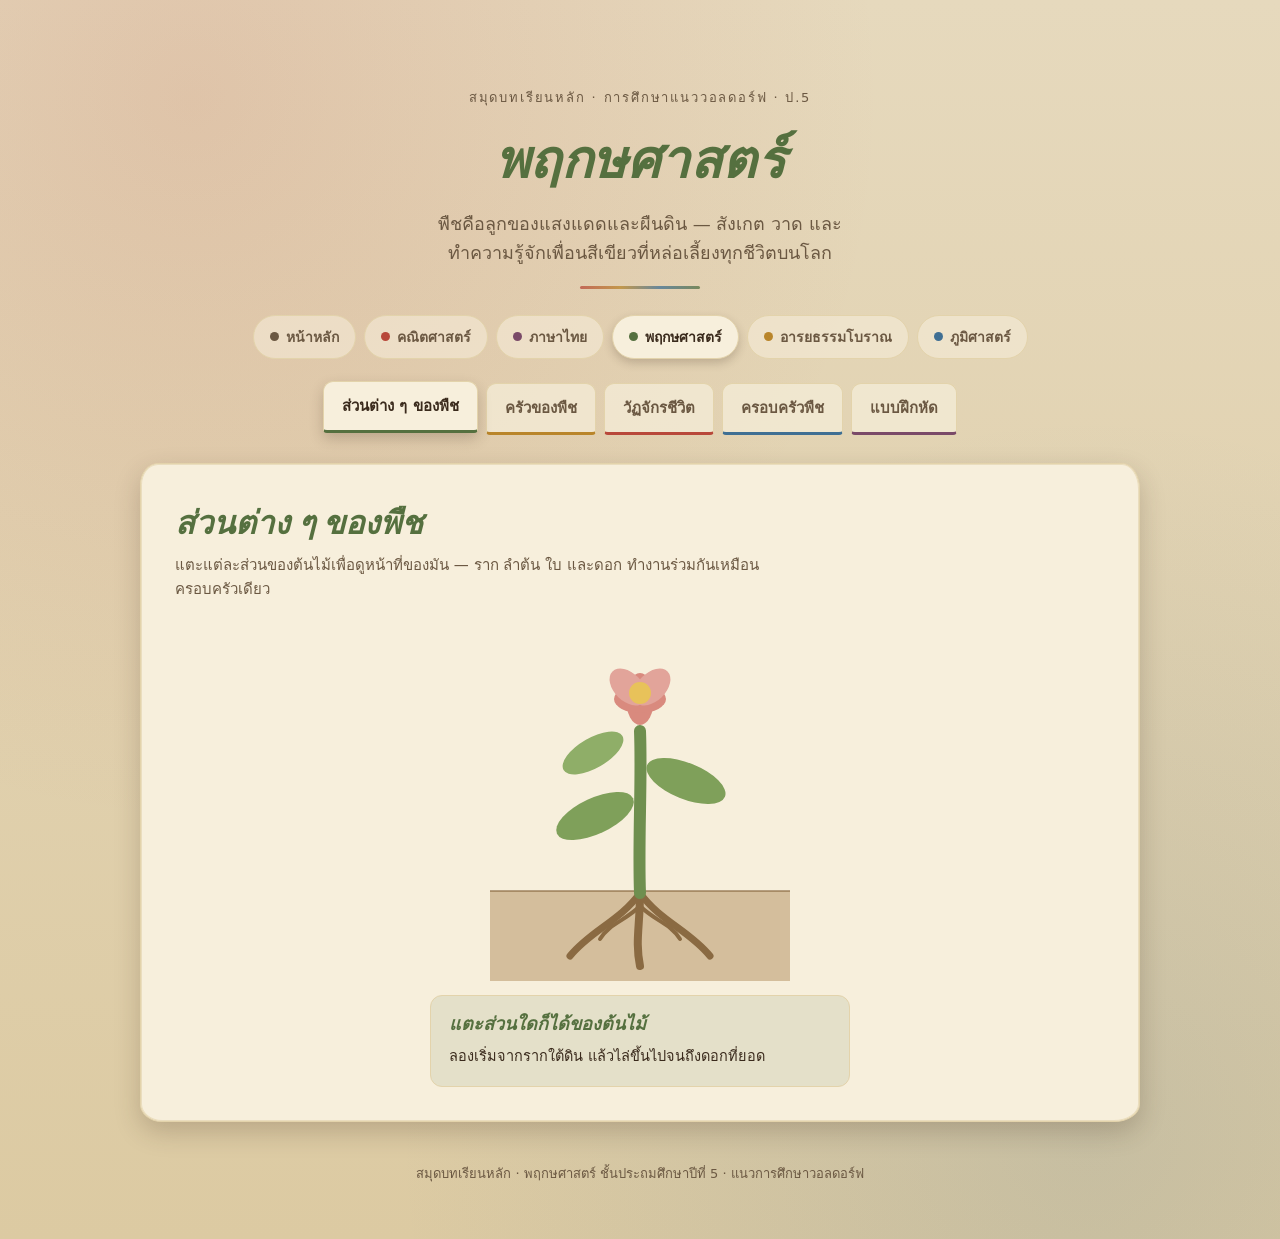
==== botany.html @ 0e9545f2 "Expand into full Grade 5 Waldorf classroom with five subjects Index becomes a hub with curriculum ov" ====
<!DOCTYPE html>
<html lang="th">
<head>
<meta charset="UTF-8">
<meta name="viewport" content="width=device-width, initial-scale=1, viewport-fit=cover">
<meta name="theme-color" content="#e6d9bd" media="(prefers-color-scheme: light)">
<meta name="theme-color" content="#1c2a22" media="(prefers-color-scheme: dark)">
<title>พฤกษศาสตร์ · สมุดบทเรียนหลัก ป.5 แนววอลดอร์ฟ</title>
<link rel="stylesheet" href="assets/style.css">
<style>
  .plant-stage{display:flex; flex-direction:column; align-items:center; gap:14px;}
  svg.plant{max-width:100%; touch-action:manipulation;}
  svg.plant .part{cursor:pointer; transition:opacity .15s ease;}
  svg.plant .part:hover{opacity:.8;}
  svg.plant .part.selected{stroke:var(--gold); stroke-width:3;}
  .part-info{
    background:color-mix(in srgb, var(--leaf) 12%, var(--card));
    border:1px solid var(--card-edge);
    border-radius:12px; padding:14px 18px;
    max-width:420px; width:100%; min-height:92px;
  }
  .part-info h4{
    font-family:var(--font-display); font-style:italic; font-size:18px;
    color:var(--leaf); margin:0 0 6px;
  }
  .part-info p{font-size:14.5px; margin:0;}

  /* photosynthesis equation */
  .photo-eq{
    display:flex; flex-wrap:wrap; gap:10px; align-items:center; justify-content:center;
    font-weight:700; font-size:15px;
  }
  .photo-eq .term{
    background:color-mix(in srgb, var(--e, var(--leaf)) 18%, var(--card));
    border:1px solid var(--card-edge);
    border-radius:10px; padding:10px 14px;
  }
  .photo-eq .op{font-size:20px; color:var(--ink-soft);}

  /* life cycle ordering */
  .cycle-pool, .cycle-line{display:flex; flex-wrap:wrap; gap:9px; justify-content:center;}
  .cycle-line{
    min-height:56px; padding:10px;
    border:2px dashed var(--card-edge); border-radius:12px;
    margin-bottom:14px;
  }
  .cycle-chip{
    border:1px solid var(--card-edge); background:var(--card); color:var(--ink);
    border-radius:10px; padding:10px 16px; min-height:44px;
    font-weight:700; font-size:15px; cursor:pointer;
  }
  .cycle-chip.placed{background:var(--leaf); border-color:var(--leaf); color:#fff8ec; cursor:default;}
  .cycle-chip.shake{animation:shake .3s ease;}
  @keyframes shake{ 0%,100%{transform:translateX(0);} 25%{transform:translateX(-5px);} 75%{transform:translateX(5px);} }
  @media (prefers-reduced-motion: reduce){ .cycle-chip.shake{animation:none;} }
  .cycle-msg{text-align:center; font-family:var(--font-display); font-style:italic; font-size:18px; color:var(--leaf); min-height:1.5em;}
</style>
</head>
<body>
<div class="page" style="--page-accent:var(--leaf)">
  <div class="wrap">

    <div class="cover">
      <p class="eyebrow">สมุดบทเรียนหลัก · การศึกษาแนววอลดอร์ฟ · ป.5</p>
      <h1>พฤกษศาสตร์</h1>
      <p class="sub">พืชคือลูกของแสงแดดและผืนดิน — สังเกต วาด และทำความรู้จักเพื่อนสีเขียวที่หล่อเลี้ยงทุกชีวิตบนโลก</p>
      <div class="rule"></div>
    </div>

    <nav class="site-nav" aria-label="วิชา">
      <a href="index.html" style="--s:var(--ink-soft)"><span class="dot"></span>หน้าหลัก</a>
      <a href="math.html" style="--s:var(--red)"><span class="dot"></span>คณิตศาสตร์</a>
      <a href="thai.html" style="--s:var(--plum)"><span class="dot"></span>ภาษาไทย</a>
      <a href="botany.html" style="--s:var(--leaf)" aria-current="page"><span class="dot"></span>พฤกษศาสตร์</a>
      <a href="history.html" style="--s:var(--gold)"><span class="dot"></span>อารยธรรมโบราณ</a>
      <a href="geography.html" style="--s:var(--blue)"><span class="dot"></span>ภูมิศาสตร์</a>
    </nav>

    <nav class="tabs" role="tablist" aria-label="บทเรียน">
      <button role="tab" data-target="parts" style="--tab-accent:var(--leaf)" aria-selected="true">ส่วนต่าง ๆ ของพืช</button>
      <button role="tab" data-target="photo" style="--tab-accent:var(--gold)" aria-selected="false">ครัวของพืช</button>
      <button role="tab" data-target="cycle" style="--tab-accent:var(--red)" aria-selected="false">วัฏจักรชีวิต</button>
      <button role="tab" data-target="classify" style="--tab-accent:var(--blue)" aria-selected="false">ครอบครัวพืช</button>
      <button role="tab" data-target="quiz" style="--tab-accent:var(--plum)" aria-selected="false">แบบฝึกหัด</button>
    </nav>

    <!-- ============ PARTS ============ -->
    <section class="lesson active" id="parts">
      <div class="card" style="--card-accent:var(--leaf)">
        <h2>ส่วนต่าง ๆ ของพืช</h2>
        <p class="lead">แตะแต่ละส่วนของต้นไม้เพื่อดูหน้าที่ของมัน — ราก ลำต้น ใบ และดอก ทำงานร่วมกันเหมือนครอบครัวเดียว</p>

        <div class="plant-stage">
          <svg class="plant" width="300" height="360" viewBox="0 0 300 360" role="img" aria-label="แผนภาพต้นไม้ แตะแต่ละส่วนเพื่อดูหน้าที่">
            <rect x="0" y="270" width="300" height="90" fill="#a9814f" opacity="0.45"></rect>
            <line x1="0" y1="270" x2="300" y2="270" stroke="#8a6a42" stroke-width="2" opacity="0.6"></line>
            <!-- roots -->
            <g class="part" data-part="root" tabindex="0" role="button" aria-label="ราก">
              <path d="M150 272 C 130 300, 100 310, 80 335" stroke="#8a6a42" stroke-width="7" fill="none" stroke-linecap="round"></path>
              <path d="M150 272 C 150 305, 145 320, 150 345" stroke="#8a6a42" stroke-width="8" fill="none" stroke-linecap="round"></path>
              <path d="M150 272 C 170 300, 200 310, 220 335" stroke="#8a6a42" stroke-width="7" fill="none" stroke-linecap="round"></path>
              <path d="M150 285 C 135 300, 120 302, 110 318" stroke="#8a6a42" stroke-width="4" fill="none" stroke-linecap="round"></path>
              <path d="M150 285 C 165 300, 180 302, 190 318" stroke="#8a6a42" stroke-width="4" fill="none" stroke-linecap="round"></path>
            </g>
            <!-- stem -->
            <g class="part" data-part="stem" tabindex="0" role="button" aria-label="ลำต้น">
              <path d="M150 272 C 148 220, 152 160, 150 110" stroke="#6f8f4f" stroke-width="12" fill="none" stroke-linecap="round"></path>
            </g>
            <!-- leaves -->
            <g class="part" data-part="leaf" tabindex="0" role="button" aria-label="ใบ">
              <ellipse cx="105" cy="195" rx="42" ry="18" fill="#7fa05a" transform="rotate(-25 105 195)"></ellipse>
              <ellipse cx="196" cy="160" rx="42" ry="18" fill="#7fa05a" transform="rotate(22 196 160)"></ellipse>
              <ellipse cx="103" cy="132" rx="34" ry="15" fill="#8fae68" transform="rotate(-30 103 132)"></ellipse>
            </g>
            <!-- flower -->
            <g class="part" data-part="flower" tabindex="0" role="button" aria-label="ดอก">
              <ellipse cx="150" cy="78" rx="14" ry="26" fill="#d98a7e"></ellipse>
              <ellipse cx="150" cy="78" rx="26" ry="14" fill="#d98a7e"></ellipse>
              <ellipse cx="138" cy="66" rx="14" ry="22" fill="#e2a49a" transform="rotate(-45 138 66)"></ellipse>
              <ellipse cx="162" cy="66" rx="14" ry="22" fill="#e2a49a" transform="rotate(45 162 66)"></ellipse>
              <circle cx="150" cy="72" r="11" fill="#e8c25a"></circle>
            </g>
          </svg>

          <div class="part-info" id="partInfo" aria-live="polite">
            <h4>แตะส่วนใดก็ได้ของต้นไม้</h4>
            <p>ลองเริ่มจากรากใต้ดิน แล้วไล่ขึ้นไปจนถึงดอกที่ยอด</p>
          </div>
        </div>
      </div>
    </section>

    <!-- ============ PHOTOSYNTHESIS ============ -->
    <section class="lesson" id="photo">
      <div class="card" style="--card-accent:var(--gold)">
        <h2>ครัวของพืช — การสังเคราะห์ด้วยแสง</h2>
        <p class="lead">พืชไม่ต้องซื้ออาหาร เพราะใบของมันคือครัวที่ปรุงอาหารเองได้ โดยใช้วัตถุดิบเพียงสามอย่าง</p>

        <div class="photo-eq" aria-label="สมการการสังเคราะห์ด้วยแสง">
          <span class="term" style="--e:var(--gold)">☀ แสงแดด</span>
          <span class="op">+</span>
          <span class="term" style="--e:var(--blue)">💧 น้ำ (จากราก)</span>
          <span class="op">+</span>
          <span class="term" style="--e:var(--ink-soft)">🌫 คาร์บอนไดออกไซด์ (จากอากาศ)</span>
          <span class="op">→</span>
          <span class="term" style="--e:var(--leaf)">🍚 น้ำตาล (อาหารของพืช)</span>
          <span class="op">+</span>
          <span class="term" style="--e:var(--leaf)">🌬 ออกซิเจน (ให้เราหายใจ)</span>
        </div>

        <div class="divider"></div>

        <div class="know-grid">
          <div class="know" style="--card-accent:var(--gold)">
            <h4>เกิดขึ้นที่ไหน?</h4>
            <p>ในใบไม้ ที่เม็ดสีเขียวชื่อ <b>คลอโรฟิลล์</b> — สีเขียวของใบไม้ก็คือสีของครัวแห่งนี้เอง</p>
          </div>
          <div class="know" style="--card-accent:var(--gold)">
            <h4>ทำไมสำคัญกับเรา?</h4>
            <p>ออกซิเจนเกือบทั้งหมดที่เราหายใจมาจากพืชและสาหร่าย และอาหารทุกจานเริ่มต้นจากพืชปรุงอาหารด้วยแสง</p>
          </div>
          <div class="know" style="--card-accent:var(--gold)">
            <h4>ลองสังเกต</h4>
            <p>ต้นไม้ในที่มืดจะซีดเหลืองและอ่อนแอ เพราะครัวขาดแสงแดด — ลองทดลองปลูกถั่วงอกในที่มืดกับที่สว่างเทียบกันดู</p>
          </div>
        </div>
      </div>
    </section>

    <!-- ============ LIFE CYCLE ============ -->
    <section class="lesson" id="cycle">
      <div class="card" style="--card-accent:var(--red)">
        <h2>วัฏจักรชีวิตของพืชดอก</h2>
        <p class="lead">ชีวิตของพืชหมุนเวียนเป็นวงกลมไม่มีที่สิ้นสุด — แตะขั้นตอนด้านล่างตามลำดับที่ถูกต้อง เริ่มจากเมล็ด</p>

        <div class="cycle-line" id="cycleLine" aria-label="ลำดับที่เรียงแล้ว"></div>
        <div class="cycle-pool" id="cyclePool" aria-label="ขั้นตอนที่ยังไม่ได้เรียง"></div>
        <p class="cycle-msg" id="cycleMsg"></p>
        <div style="text-align:center; margin-top:8px;">
          <button class="btn ghost" id="cycleReset">เริ่มใหม่</button>
        </div>

        <div class="divider"></div>

        <div class="know" style="--card-accent:var(--red)">
          <h4>เรื่องน่ารู้ของการผสมเกสร</h4>
          <p>ผึ้ง ผีเสื้อ และนก ช่วยพาละอองเรณูจากดอกหนึ่งไปอีกดอกหนึ่ง พืชจึงมอบน้ำหวานเป็นของขวัญตอบแทน — นี่คือมิตรภาพที่เก่าแก่ที่สุดในธรรมชาติ</p>
        </div>
      </div>
    </section>

    <!-- ============ CLASSIFY ============ -->
    <section class="lesson" id="classify">
      <div class="card" style="--card-accent:var(--blue)">
        <h2>ครอบครัวของพืช</h2>
        <p class="lead">นักพฤกษศาสตร์จัดพืชเป็นกลุ่มตามลักษณะของมัน จากเรียบง่ายที่สุดไปจนถึงซับซ้อนที่สุด</p>

        <div class="know-grid">
          <div class="know" style="--card-accent:var(--blue)"><h4>มอส</h4><p>เล็กจิ๋ว ไม่มีดอก ไม่มีท่อลำเลียง ชอบที่ชื้นและร่มเงา เหมือนพรมกำมะหยี่สีเขียว</p></div>
          <div class="know" style="--card-accent:var(--blue)"><h4>เฟิร์น</h4><p>ไม่มีดอก สืบพันธุ์ด้วยสปอร์ใต้ใบ ใบอ่อนม้วนเป็นก้นหอยสวยงาม</p></div>
          <div class="know" style="--card-accent:var(--blue)"><h4>พืชเมล็ดเปลือย</h4><p>เช่น สนและปรง เมล็ดอยู่ในโคน (cone) ไม่มีผลห่อหุ้ม</p></div>
          <div class="know" style="--card-accent:var(--blue)"><h4>พืชดอก</h4><p>ครอบครัวใหญ่ที่สุด มีดอก ผล และเมล็ด — ตั้งแต่ข้าวในนา จนถึงกล้วยไม้ในป่า</p></div>
        </div>

        <div class="divider"></div>

        <h3>เกมจัดพืชเข้าครอบครัว</h3>
        <div id="classifyQuiz"></div>
      </div>
    </section>

    <!-- ============ QUIZ ============ -->
    <section class="lesson" id="quiz">
      <div class="card" style="--card-accent:var(--plum)">
        <h2>แบบฝึกหัดทบทวน</h2>
        <p class="lead">ทบทวนทุกบทเรียนของพฤกษศาสตร์ในแบบฝึกหัดเดียว</p>
        <div id="botanyQuiz"></div>
      </div>
    </section>

    <footer>สมุดบทเรียนหลัก · พฤกษศาสตร์ ชั้นประถมศึกษาปีที่ 5 · แนวการศึกษาวอลดอร์ฟ</footer>
  </div>
</div>

<script src="assets/quiz.js"></script>
<script>
(function(){
  "use strict";

  var tabButtons = document.querySelectorAll("nav.tabs button");
  var sections = document.querySelectorAll("section.lesson");
  tabButtons.forEach(function(btn){
    btn.addEventListener("click", function(){
      tabButtons.forEach(function(b){ b.setAttribute("aria-selected","false"); });
      sections.forEach(function(s){ s.classList.remove("active"); });
      btn.setAttribute("aria-selected","true");
      document.getElementById(btn.dataset.target).classList.add("active");
    });
  });

  /* ---------- plant parts ---------- */
  var partData = {
    root:   {name:"ราก", text:"ดูดน้ำและแร่ธาตุจากดิน และยึดลำต้นให้มั่นคง — เหมือนมือที่เกาะแผ่นดินไว้ รากบางชนิดยังสะสมอาหาร เช่น หัวแครอทและมันเทศ"},
    stem:   {name:"ลำต้น", text:"เป็นถนนลำเลียงของพืช — ท่อน้ำ (ไซเลม) ส่งน้ำจากรากขึ้นไป และท่ออาหาร (โฟลเอม) ส่งน้ำตาลจากใบลงมา พร้อมชูใบและดอกให้รับแสง"},
    leaf:   {name:"ใบ", text:"ครัวของพืช — สร้างอาหารด้วยการสังเคราะห์ด้วยแสง หายใจผ่านรูเล็ก ๆ ชื่อปากใบ และคายน้ำเพื่อระบายความร้อน"},
    flower: {name:"ดอก", text:"ทำหน้าที่สืบพันธุ์ — กลีบดอกสีสวยเชิญชวนแมลง เกสรเพศผู้สร้างละอองเรณู เกสรเพศเมียรับละอองเรณูเพื่อสร้างเมล็ด"}
  };
  var partInfo = document.getElementById("partInfo");
  document.querySelectorAll("svg.plant .part").forEach(function(g){
    function select(){
      document.querySelectorAll("svg.plant .part").forEach(function(x){ x.classList.remove("selected"); });
      g.classList.add("selected");
      var d = partData[g.dataset.part];
      partInfo.innerHTML = "<h4>" + d.name + "</h4><p>" + d.text + "</p>";
    }
    g.addEventListener("click", select);
    g.addEventListener("keydown", function(e){
      if(e.key === "Enter" || e.key === " "){ e.preventDefault(); select(); }
    });
  });

  /* ---------- life cycle ordering ---------- */
  var stages = ["เมล็ด","การงอก","ต้นกล้า","ต้นเต็มวัย","ออกดอกและผสมเกสร","ผลและเมล็ดใหม่"];
  var pool = document.getElementById("cyclePool");
  var line = document.getElementById("cycleLine");
  var msg = document.getElementById("cycleMsg");
  var nextIdx = 0;

  function shuffle(a){
    a = a.slice();
    for(var i=a.length-1;i>0;i--){
      var j=Math.floor(Math.random()*(i+1)); var t=a[i]; a[i]=a[j]; a[j]=t;
    }
    return a;
  }
  function setupCycle(){
    nextIdx = 0;
    line.innerHTML = "";
    msg.textContent = "";
    pool.innerHTML = "";
    shuffle(stages).forEach(function(s){
      var b = document.createElement("button");
      b.className = "cycle-chip";
      b.textContent = s;
      b.addEventListener("click", function(){
        if(s === stages[nextIdx]){
          nextIdx++;
          b.remove();
          var placed = document.createElement("span");
          placed.className = "cycle-chip placed";
          placed.textContent = nextIdx + ". " + s;
          line.appendChild(placed);
          if(nextIdx === stages.length){
            msg.textContent = "ครบวงจรแล้ว! เมล็ดใหม่พร้อมเริ่มต้นชีวิตอีกครั้ง 🌱";
          }
        } else {
          b.classList.remove("shake");
          void b.offsetWidth;
          b.classList.add("shake");
          msg.textContent = "ยังไม่ใช่ขั้นตอนถัดไป ลองนึกดูว่าอะไรเกิดขึ้นก่อน";
        }
      });
      pool.appendChild(b);
    });
  }
  document.getElementById("cycleReset").addEventListener("click", setupCycle);
  setupCycle();

  /* ---------- classification quiz ---------- */
  makeQuiz(document.getElementById("classifyQuiz"), {
    fixedChoices: ["มอส","เฟิร์น","พืชเมล็ดเปลือย","พืชดอก"],
    items: [
      {prompt:"ต้นมะม่วง — มีดอก มีผล มีเมล็ดในผล", answer:"พืชดอก"},
      {prompt:"เฟิร์นชายผ้าสีดา — ไม่มีดอก มีสปอร์ใต้ใบ", answer:"เฟิร์น"},
      {prompt:"ต้นสนสองใบ — เมล็ดอยู่ในโคน ไม่มีผลห่อหุ้ม", answer:"พืชเมล็ดเปลือย"},
      {prompt:"พรมสีเขียวจิ๋วบนก้อนหินชื้น ไม่มีท่อลำเลียง", answer:"มอส"},
      {prompt:"ต้นข้าวในนา — มีดอกเล็ก ๆ และเมล็ดคือข้าวที่เรากิน", answer:"พืชดอก"},
      {prompt:"ต้นปรง — ใบคล้ายเฟิร์นแต่มีเมล็ดในโคน", answer:"พืชเมล็ดเปลือย"},
      {prompt:"กล้วยไม้ป่า — ดอกงดงามสืบพันธุ์ด้วยเมล็ด", answer:"พืชดอก"},
      {prompt:"เฟิร์นก้านดำ — ใบอ่อนม้วนเป็นก้นหอย", answer:"เฟิร์น"}
    ]
  });

  /* ---------- review quiz ---------- */
  makeQuiz(document.getElementById("botanyQuiz"), {
    items: [
      {prompt:"ส่วนใดของพืชทำหน้าที่ดูดน้ำและแร่ธาตุ?",
       choices:["ราก","ใบ","ดอก"], answer:"ราก"},
      {prompt:"การสังเคราะห์ด้วยแสงเกิดขึ้นมากที่สุดที่ส่วนใด?",
       choices:["ใบ","ลำต้น","ราก"], answer:"ใบ", explain:"เพราะมีคลอโรฟิลล์มากที่สุด"},
      {prompt:"แก๊สที่พืชปล่อยออกมาจากการสังเคราะห์ด้วยแสงคือ?",
       choices:["ออกซิเจน","คาร์บอนไดออกไซด์","ไนโตรเจน"], answer:"ออกซิเจน"},
      {prompt:"ส่วนใดของพืชทำหน้าที่สืบพันธุ์?",
       choices:["ดอก","ใบ","ลำต้น"], answer:"ดอก"},
      {prompt:"พืชใช้สิ่งใดบ้างในการสร้างอาหาร?",
       choices:["แสงแดด น้ำ และคาร์บอนไดออกไซด์","ดิน ปุ๋ย และลม","ออกซิเจนและน้ำตาล"],
       answer:"แสงแดด น้ำ และคาร์บอนไดออกไซด์"},
      {prompt:"พืชกลุ่มใดสืบพันธุ์ด้วยสปอร์?",
       choices:["เฟิร์นและมอส","พืชดอก","สนและปรง"], answer:"เฟิร์นและมอส"},
      {prompt:"ท่อลำเลียงน้ำในลำต้นเรียกว่าอะไร?",
       choices:["ไซเลม","โฟลเอม","ปากใบ"], answer:"ไซเลม", explain:"ส่วนโฟลเอมลำเลียงอาหารจากใบ"},
      {prompt:"ใครคือผู้ช่วยผสมเกสรคนสำคัญของพืชดอก?",
       choices:["ผึ้งและผีเสื้อ","ไส้เดือน","ปลวก"], answer:"ผึ้งและผีเสื้อ"}
    ]
  });
})();
</script>
</body>
</html>
---- assets/style.css ----
/* ---------- shared design tokens: Waldorf main-lesson book ---------- */
:root{
  --bg: #e6d9bd;
  --bg-2: #dccaa2;
  --card: #f7efdc;
  --card-edge: #e3d3ab;
  --ink: #3a2a1c;
  --ink-soft: #6b5842;
  --red: #b8483a;
  --gold: #b9852a;
  --blue: #3f6f93;
  --leaf: #55703f;
  --plum: #7a4a68;
  --shadow: rgba(58,42,28,0.22);
  --ok: #55703f;
  --bad: #b8483a;
  --font-display: Georgia, "Iowan Old Style", "Palatino Linotype", serif;
  --font-body: "Trebuchet MS", "Segoe UI", system-ui, sans-serif;
}
@media (prefers-color-scheme: dark){
  :root{
    --bg: #1c2a22;
    --bg-2: #16211a;
    --card: #24382c;
    --card-edge: #3a5443;
    --ink: #f1ead6;
    --ink-soft: #cdbfa0;
    --red: #e2967d;
    --gold: #f0c674;
    --blue: #93c6e4;
    --leaf: #a8c98a;
    --plum: #cf9fc0;
    --shadow: rgba(0,0,0,0.45);
    --ok: #a8c98a;
    --bad: #e2967d;
  }
}
*{box-sizing:border-box; margin:0; padding:0;}
button{font:inherit; -webkit-tap-highlight-color:transparent; touch-action:manipulation; color:inherit;}
input, textarea{font:inherit;}
a{color:var(--blue);}
body{margin:0; -webkit-text-size-adjust:100%;}
.page{
  min-height:100vh;
  min-height:100dvh;
  background:
    radial-gradient(ellipse at 15% 8%, color-mix(in srgb, var(--red) 14%, transparent), transparent 45%),
    radial-gradient(ellipse at 85% 92%, color-mix(in srgb, var(--blue) 14%, transparent), transparent 45%),
    linear-gradient(180deg, var(--bg), var(--bg-2));
  color:var(--ink);
  font-family:var(--font-body);
  line-height:1.6;
  padding:clamp(16px,4vw,48px);
  padding-left:max(clamp(16px,4vw,48px), env(safe-area-inset-left));
  padding-right:max(clamp(16px,4vw,48px), env(safe-area-inset-right));
}
.wrap{max-width:1000px;margin:0 auto;}

/* ---------- cover ---------- */
.cover{
  text-align:center;
  padding:clamp(20px,4vw,40px) clamp(16px,4vw,32px) clamp(16px,3vw,26px);
}
.cover .eyebrow{
  font-size:13px; letter-spacing:.14em; text-transform:uppercase;
  color:var(--ink-soft); margin:0 0 10px;
}
.cover h1{
  font-family:var(--font-display); font-style:italic; font-weight:700;
  font-size:clamp(30px,5.4vw,52px);
  margin:0 0 8px; text-wrap:balance;
  color:var(--page-accent, var(--red));
  letter-spacing:.01em;
}
.cover .sub{
  font-size:clamp(15px,2.2vw,18px); color:var(--ink-soft);
  max-width:48ch; margin:0 auto; text-wrap:balance;
}
.cover .rule{
  width:120px;height:3px;margin:18px auto 0;border-radius:3px;
  background:linear-gradient(90deg,var(--red),var(--gold),var(--blue),var(--leaf));
  opacity:.75;
}

/* ---------- site nav (across subjects) ---------- */
nav.site-nav{
  display:flex; flex-wrap:wrap; gap:8px; justify-content:center;
  margin:0 0 24px;
}
nav.site-nav a{
  text-decoration:none;
  font-size:14px; font-weight:700;
  color:var(--ink-soft);
  background:color-mix(in srgb, var(--card) 55%, transparent);
  border:1px solid var(--card-edge);
  border-radius:999px;
  padding:10px 16px;
  min-height:42px;
  display:inline-flex; align-items:center; gap:7px;
  transition:transform .12s ease;
}
nav.site-nav a:hover{transform:translateY(-2px);}
nav.site-nav a .dot{
  width:9px;height:9px;border-radius:50%;
  background:var(--s, var(--gold));
  flex:none;
}
nav.site-nav a[aria-current="page"]{
  color:var(--ink);
  background:var(--card);
  box-shadow:0 4px 10px var(--shadow);
}

/* ---------- lesson tabs (within a subject) ---------- */
nav.tabs{
  display:flex; flex-wrap:wrap; gap:8px; justify-content:center;
  margin:8px 0 28px;
}
nav.tabs button{
  font-family:var(--font-body); font-size:15px; font-weight:700;
  color:var(--ink-soft);
  background:color-mix(in srgb, var(--card) 70%, transparent);
  border:1px solid var(--card-edge);
  border-bottom:3px solid var(--tab-accent, var(--gold));
  border-radius:10px 10px 4px 4px;
  padding:12px 18px; min-height:46px;
  cursor:pointer;
  transition:transform .15s ease, color .15s ease, background .15s ease;
}
nav.tabs button:hover{transform:translateY(-2px);}
nav.tabs button:focus-visible{outline:2px solid var(--blue); outline-offset:2px;}
nav.tabs button[aria-selected="true"]{
  color:var(--ink); background:var(--card);
  box-shadow:0 6px 14px var(--shadow);
  transform:translateY(-2px);
}

/* ---------- cards & sections ---------- */
section.lesson{display:none;}
section.lesson.active{display:block; animation:settle .35s ease;}
@media (prefers-reduced-motion: reduce){ section.lesson.active{animation:none;} }
@keyframes settle{ from{opacity:0; transform:translateY(6px);} to{opacity:1; transform:none;} }

.card{
  background:var(--card);
  border:1px solid var(--card-edge);
  border-radius:18px 18px 26px 22px / 22px 26px 18px 18px;
  box-shadow:0 10px 26px var(--shadow), inset 0 0 0 1px color-mix(in srgb, var(--card-edge) 60%, transparent);
  padding:clamp(18px,4vw,34px);
  margin-bottom:22px;
}
.card h2{
  font-family:var(--font-display); font-style:italic;
  font-size:clamp(24px,3.4vw,32px);
  margin:0 0 4px;
  color:var(--card-accent, var(--red));
  text-wrap:balance;
}
.card h3{
  font-family:var(--font-display); font-style:italic;
  font-size:19px; margin:0 0 10px; color:var(--ink);
}
.card .lead{
  color:var(--ink-soft); margin:0 0 20px; max-width:62ch; font-size:15px;
}
.divider{
  border:none;height:1px;
  background:linear-gradient(90deg,transparent,var(--card-edge),transparent);
  margin:22px 0;
}
.two-col{display:grid; grid-template-columns:1fr 1fr; gap:26px;}
@media (max-width:700px){ .two-col{grid-template-columns:1fr;} }

/* ---------- knowledge blocks ---------- */
.know{
  background:color-mix(in srgb, var(--card-accent, var(--gold)) 8%, var(--card));
  border:1px solid var(--card-edge);
  border-radius:14px;
  padding:16px 18px;
}
.know h4{
  font-size:13px; letter-spacing:.06em; text-transform:uppercase;
  color:var(--card-accent, var(--gold)); margin:0 0 8px;
}
.know ul{padding-left:20px; font-size:14.5px;}
.know li{margin-bottom:5px;}
.know p{font-size:14.5px;}
.know-grid{display:grid; grid-template-columns:repeat(auto-fit, minmax(240px, 1fr)); gap:14px;}

/* ---------- controls ---------- */
label.field-label{
  display:block; font-size:12px; letter-spacing:.08em; text-transform:uppercase;
  color:var(--ink-soft); margin-bottom:8px; font-weight:700;
}
.stepper{display:flex; align-items:center; gap:12px;}
.stepper button{
  width:44px;height:44px;border-radius:50%;
  border:1px solid var(--card-edge);
  background:color-mix(in srgb, var(--card) 60%, var(--bg));
  color:var(--ink);
  font-size:22px; font-weight:700; cursor:pointer; line-height:1;
}
.stepper button:hover{background:var(--gold); color:var(--card); border-color:var(--gold);}
.stepper button:focus-visible{outline:2px solid var(--blue); outline-offset:2px;}
.stepper .val{
  min-width:2.6ch; text-align:center; font-family:var(--font-display);
  font-size:24px; font-weight:700; font-variant-numeric:tabular-nums;
}
.pill-row{display:flex; flex-wrap:wrap; gap:9px;}
.pill{
  border:1px solid var(--card-edge); background:transparent; color:var(--ink);
  border-radius:999px; padding:10px 18px; min-height:44px;
  font-weight:700; font-size:15px; cursor:pointer;
  font-variant-numeric:tabular-nums;
  transition:transform .12s ease;
}
.pill:hover{transform:translateY(-2px);}
.pill:focus-visible{outline:2px solid var(--blue); outline-offset:2px;}
.pill[aria-pressed="true"]{
  background:var(--pill-color, var(--red));
  border-color:var(--pill-color, var(--red));
  color:#fff8ec;
}
.btn{
  font-weight:700; font-size:15px;
  border:1px solid var(--card-edge);
  background:var(--card-accent, var(--red));
  color:#fff8ec; border-radius:10px;
  padding:12px 20px; min-height:44px;
  cursor:pointer; display:inline-block;
}
.btn:hover{filter:brightness(1.08);}
.btn:focus-visible{outline:2px solid var(--blue); outline-offset:2px;}
.btn.ghost{background:transparent; color:var(--ink); border-color:var(--card-edge);}

/* ---------- problems / answers ---------- */
.problem{
  border-left:3px solid var(--card-accent, var(--plum));
  padding:4px 0 4px 16px;
  margin-bottom:20px;
}
.problem p{margin:0 0 10px;}
.answer{
  display:none;
  background:color-mix(in srgb, var(--leaf) 14%, var(--card));
  border-radius:10px; padding:12px 14px; margin-top:10px; font-size:14.5px;
}
.answer.show{display:block;}

/* ---------- quiz engine ---------- */
.quiz{
  background:color-mix(in srgb, var(--card-accent, var(--gold)) 6%, var(--card));
  border:1px solid var(--card-edge);
  border-radius:14px;
  padding:18px;
}
.quiz .q-progress{
  font-size:12.5px; letter-spacing:.06em; text-transform:uppercase;
  color:var(--ink-soft); margin-bottom:10px; font-weight:700;
  font-variant-numeric:tabular-nums;
}
.quiz .q-prompt{
  font-family:var(--font-display); font-size:clamp(18px,2.6vw,22px);
  margin-bottom:14px; text-wrap:balance;
}
.quiz .q-choices{display:flex; flex-wrap:wrap; gap:9px; margin-bottom:12px;}
.quiz .choice{
  border:1px solid var(--card-edge); background:var(--card); color:var(--ink);
  border-radius:10px; padding:11px 16px; min-height:44px;
  font-weight:700; font-size:15px; cursor:pointer;
}
.quiz .choice:hover{border-color:var(--ink-soft);}
.quiz .choice:focus-visible{outline:2px solid var(--blue); outline-offset:2px;}
.quiz .choice:disabled{cursor:default; opacity:.55;}
.quiz .choice.correct{background:var(--ok); border-color:var(--ok); color:#fff8ec; opacity:1;}
.quiz .choice.wrong{background:var(--bad); border-color:var(--bad); color:#fff8ec; opacity:1;}
.quiz .q-feedback{min-height:1.5em; font-size:14.5px; margin-bottom:10px;}
.quiz .q-feedback b{color:var(--ok);}
.quiz .q-feedback b.no{color:var(--bad);}
.quiz .q-final{
  font-family:var(--font-display); font-style:italic; font-size:20px;
  margin-bottom:12px;
}

/* ---------- journal ---------- */
textarea.journal{
  width:100%; min-height:160px; resize:vertical;
  font-family:var(--font-body); font-size:16px; color:var(--ink);
  background:repeating-linear-gradient(var(--card), var(--card) 27px, var(--card-edge) 28px);
  border:1px solid var(--card-edge); border-radius:10px; padding:14px;
  line-height:28px;
}
textarea.journal:focus-visible{outline:2px solid var(--blue);}

/* ---------- hub subject cards ---------- */
.subject-grid{
  display:grid; grid-template-columns:repeat(auto-fit, minmax(270px, 1fr));
  gap:18px; margin-bottom:26px;
}
a.subject-card{
  display:block; text-decoration:none; color:var(--ink);
  background:var(--card);
  border:1px solid var(--card-edge);
  border-top:5px solid var(--s, var(--gold));
  border-radius:14px 14px 20px 16px / 16px 20px 14px 14px;
  box-shadow:0 8px 20px var(--shadow);
  padding:20px 22px;
  transition:transform .15s ease, box-shadow .15s ease;
}
a.subject-card:hover{transform:translateY(-4px); box-shadow:0 14px 28px var(--shadow);}
a.subject-card:focus-visible{outline:2px solid var(--blue); outline-offset:2px;}
a.subject-card h3{
  font-family:var(--font-display); font-style:italic; font-size:22px;
  color:var(--s, var(--gold)); margin:0 0 6px;
}
a.subject-card p{font-size:14px; color:var(--ink-soft); margin:0 0 10px;}
a.subject-card ul{
  padding-left:18px; font-size:13.5px; color:var(--ink-soft); margin:0 0 12px;
}
a.subject-card .go{
  font-size:14px; font-weight:700; color:var(--s, var(--gold));
}

/* ---------- misc tables ---------- */
table.plain{
  width:100%; border-collapse:collapse; font-size:14.5px;
}
table.plain th{
  text-align:left; font-size:12px; letter-spacing:.06em; text-transform:uppercase;
  color:var(--ink-soft); padding:8px; border-bottom:2px solid var(--card-edge);
}
table.plain td{padding:9px 8px; border-bottom:1px dashed var(--card-edge); vertical-align:top;}
.table-scroll{overflow-x:auto;}

footer{
  text-align:center; color:var(--ink-soft); font-size:13px; padding:20px 0 6px;
}
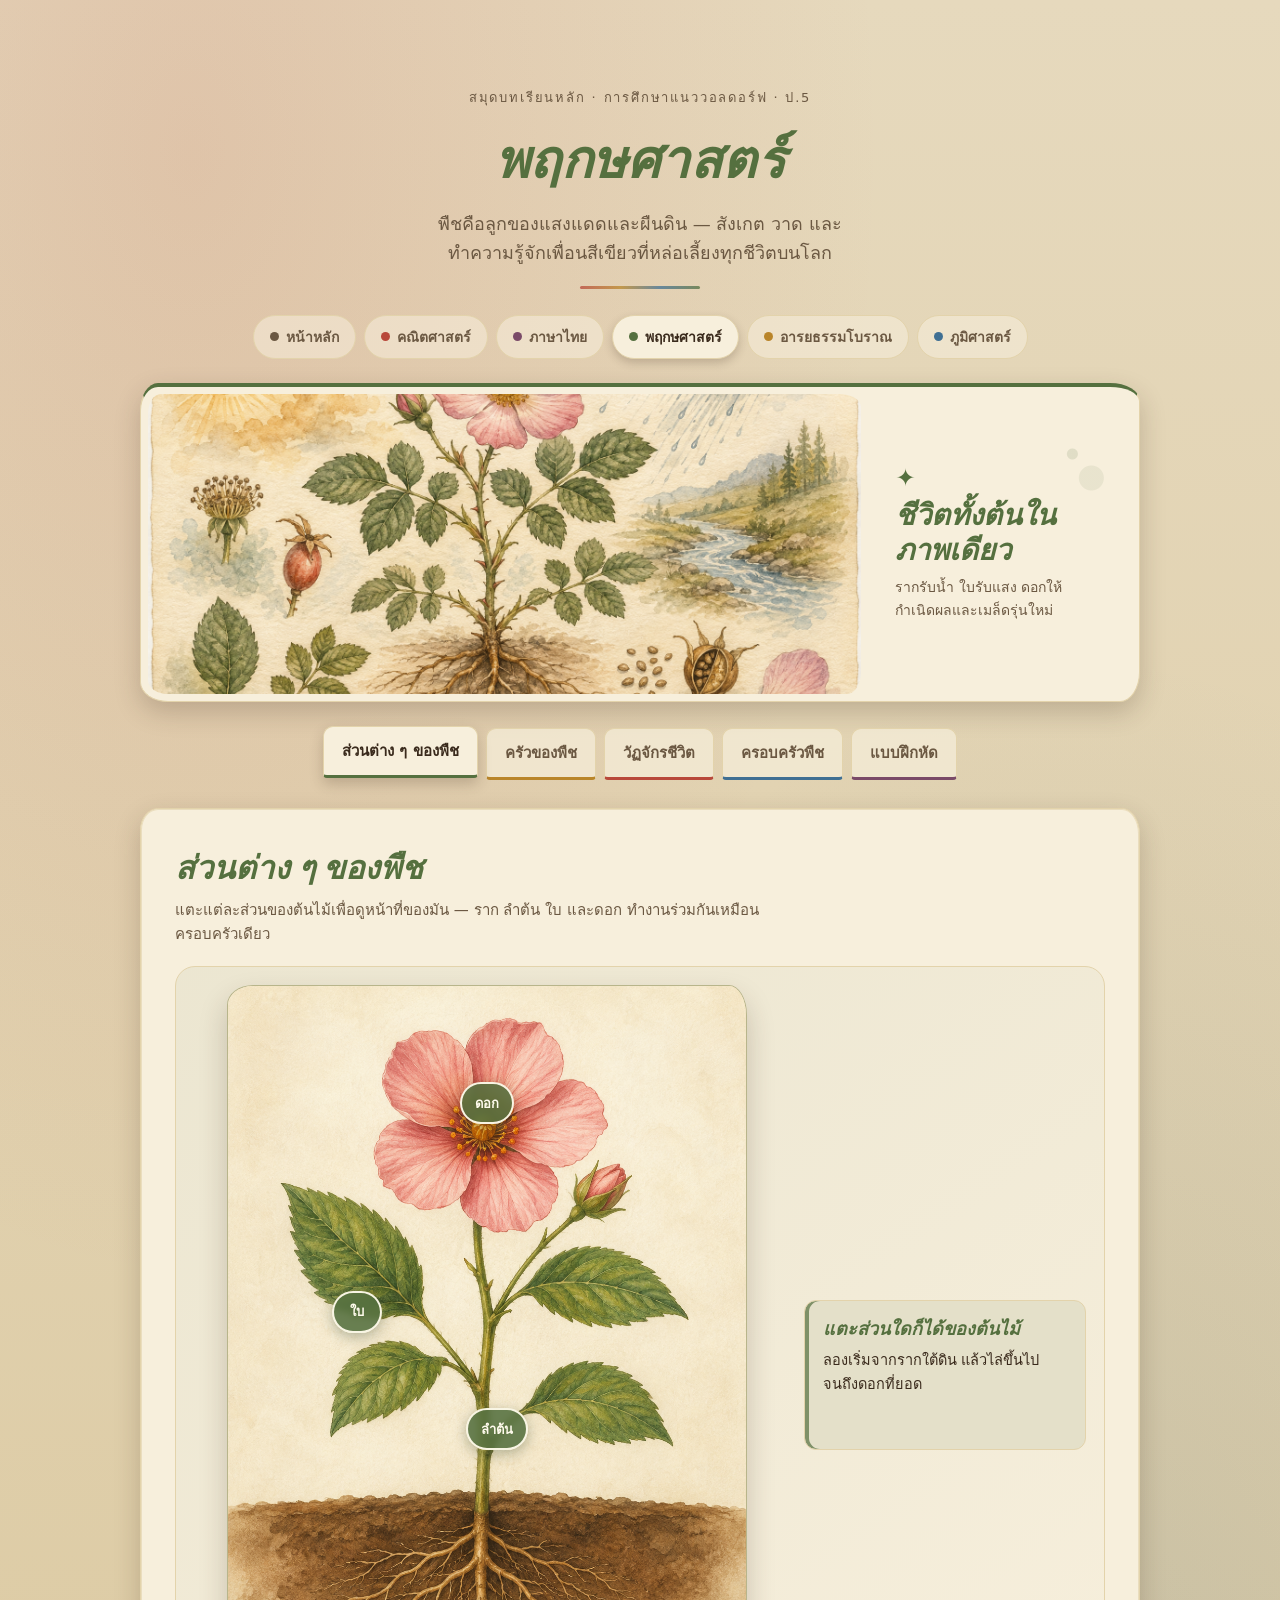
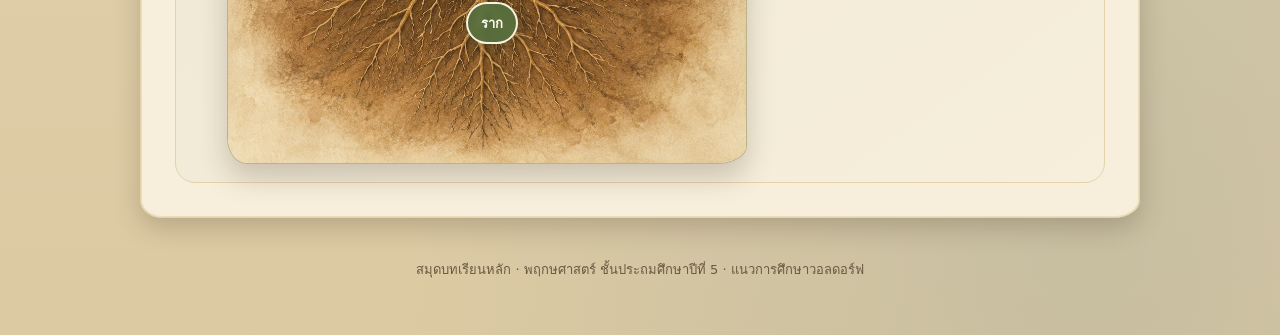
==== commit e9c73a1c: "Add watercolor hero art and image-based interactive plant diagram Hero illustrations for the hub and" ====
--- a/botany.html
+++ b/botany.html
@@ -8,22 +8,57 @@
 <title>พฤกษศาสตร์ · สมุดบทเรียนหลัก ป.5 แนววอลดอร์ฟ</title>
 <link rel="stylesheet" href="assets/style.css">
 <style>
-  .plant-stage{display:flex; flex-direction:column; align-items:center; gap:14px;}
-  svg.plant{max-width:100%; touch-action:manipulation;}
-  svg.plant .part{cursor:pointer; transition:opacity .15s ease;}
-  svg.plant .part:hover{opacity:.8;}
-  svg.plant .part.selected{stroke:var(--gold); stroke-width:3;}
+  .plant-stage{
+    display:grid; grid-template-columns:minmax(0, 1.35fr) minmax(260px, .65fr);
+    align-items:center; gap:24px;
+    padding:18px;
+    background:linear-gradient(145deg, color-mix(in srgb, var(--leaf) 7%, var(--card)), var(--card));
+    border:1px solid var(--card-edge); border-radius:20px;
+  }
+  svg.plant{display:none;}
+  svg.plant .part{cursor:pointer; transition:filter .18s ease, opacity .18s ease; outline:none;}
+  svg.plant .part:hover{filter:brightness(1.08) drop-shadow(0 3px 3px rgba(58,42,28,.18));}
+  svg.plant .part:focus-visible,
+  svg.plant .part.selected{filter:drop-shadow(0 0 7px #e2b64f) drop-shadow(0 4px 4px rgba(58,42,28,.22));}
+  .plant-figure{
+    position:relative; width:min(100%, 520px); margin:auto; overflow:hidden;
+    border:1px solid color-mix(in srgb, var(--leaf) 30%, var(--card-edge));
+    border-radius:26px 18px 30px 20px / 20px 30px 18px 26px;
+    box-shadow:0 14px 28px rgba(58,42,28,.22); background:#f6ecd4;
+  }
+  .plant-figure img{display:block; width:100%; height:auto;}
+  .part-hotspot{
+    position:absolute; left:var(--x); top:var(--y); transform:translate(-50%,-50%);
+    border:2px solid rgba(255,251,235,.95); border-radius:999px;
+    background:color-mix(in srgb, var(--leaf) 88%, transparent); color:#fffbed;
+    padding:8px 13px; min-width:50px; min-height:42px; cursor:pointer;
+    font-size:13px; font-weight:800; line-height:1;
+    box-shadow:0 4px 14px rgba(47,65,35,.34); backdrop-filter:blur(3px);
+    transition:transform .16s ease, background .16s ease, box-shadow .16s ease;
+  }
+  .part-hotspot:hover{transform:translate(-50%,-50%) scale(1.08); background:var(--gold);}
+  .part-hotspot:focus-visible{outline:3px solid #fff; outline-offset:3px;}
+  .part-hotspot.selected{
+    background:var(--gold); color:#362619;
+    box-shadow:0 0 0 6px color-mix(in srgb, var(--gold) 25%, transparent), 0 5px 16px rgba(58,42,28,.4);
+  }
   .part-info{
     background:color-mix(in srgb, var(--leaf) 12%, var(--card));
     border:1px solid var(--card-edge);
     border-radius:12px; padding:14px 18px;
-    max-width:420px; width:100%; min-height:92px;
+    max-width:420px; width:100%; min-height:150px;
+    box-shadow:inset 4px 0 0 color-mix(in srgb, var(--leaf) 70%, transparent);
   }
   .part-info h4{
     font-family:var(--font-display); font-style:italic; font-size:18px;
     color:var(--leaf); margin:0 0 6px;
   }
   .part-info p{font-size:14.5px; margin:0;}
+  @media (max-width:760px){
+    .plant-stage{grid-template-columns:1fr; padding:12px;}
+    svg.plant{max-height:none;}
+    .part-info{max-width:none; min-height:0;}
+  }
 
   /* photosynthesis equation */
   .photo-eq{
@@ -76,6 +111,11 @@
       <a href="geography.html" style="--s:var(--blue)"><span class="dot"></span>ภูมิศาสตร์</a>
     </nav>
 
+    <figure class="subject-art subject-art--botany" style="--art-accent:var(--leaf)">
+      <img src="assets/botany-hero.png" alt="ภาพสีน้ำพฤกษศาสตร์ของพืชดอก ตั้งแต่ราก ลำต้น ใบ ตาดอก ดอก ผล และเมล็ด" width="1536" height="1024">
+      <figcaption><b>ชีวิตทั้งต้นในภาพเดียว</b><span>รากรับน้ำ ใบรับแสง ดอกให้กำเนิดผลและเมล็ดรุ่นใหม่</span></figcaption>
+    </figure>
+
     <nav class="tabs" role="tablist" aria-label="บทเรียน">
       <button role="tab" data-target="parts" style="--tab-accent:var(--leaf)" aria-selected="true">ส่วนต่าง ๆ ของพืช</button>
       <button role="tab" data-target="photo" style="--tab-accent:var(--gold)" aria-selected="false">ครัวของพืช</button>
@@ -91,35 +131,87 @@
         <p class="lead">แตะแต่ละส่วนของต้นไม้เพื่อดูหน้าที่ของมัน — ราก ลำต้น ใบ และดอก ทำงานร่วมกันเหมือนครอบครัวเดียว</p>
 
         <div class="plant-stage">
-          <svg class="plant" width="300" height="360" viewBox="0 0 300 360" role="img" aria-label="แผนภาพต้นไม้ แตะแต่ละส่วนเพื่อดูหน้าที่">
-            <rect x="0" y="270" width="300" height="90" fill="#a9814f" opacity="0.45"></rect>
-            <line x1="0" y1="270" x2="300" y2="270" stroke="#8a6a42" stroke-width="2" opacity="0.6"></line>
-            <!-- roots -->
-            <g class="part" data-part="root" tabindex="0" role="button" aria-label="ราก">
-              <path d="M150 272 C 130 300, 100 310, 80 335" stroke="#8a6a42" stroke-width="7" fill="none" stroke-linecap="round"></path>
-              <path d="M150 272 C 150 305, 145 320, 150 345" stroke="#8a6a42" stroke-width="8" fill="none" stroke-linecap="round"></path>
-              <path d="M150 272 C 170 300, 200 310, 220 335" stroke="#8a6a42" stroke-width="7" fill="none" stroke-linecap="round"></path>
-              <path d="M150 285 C 135 300, 120 302, 110 318" stroke="#8a6a42" stroke-width="4" fill="none" stroke-linecap="round"></path>
-              <path d="M150 285 C 165 300, 180 302, 190 318" stroke="#8a6a42" stroke-width="4" fill="none" stroke-linecap="round"></path>
+          <div class="plant-figure">
+            <img src="assets/botany-plant-interactive.png" alt="ภาพสีน้ำพืชดอกทั้งต้น เห็นดอก ใบ ลำต้น ผิวดิน และระบบราก" width="1024" height="1536">
+            <button class="part-hotspot" data-part="flower" style="--x:50%;--y:15%;" aria-label="ดูหน้าที่ของดอก">ดอก</button>
+            <button class="part-hotspot" data-part="leaf" style="--x:25%;--y:42%;" aria-label="ดูหน้าที่ของใบ">ใบ</button>
+            <button class="part-hotspot" data-part="stem" style="--x:52%;--y:57%;" aria-label="ดูหน้าที่ของลำต้น">ลำต้น</button>
+            <button class="part-hotspot" data-part="root" style="--x:51%;--y:82%;" aria-label="ดูหน้าที่ของราก">ราก</button>
+          </div>
+          <svg class="plant" width="620" height="540" viewBox="0 0 620 540" role="img" aria-label="แผนภาพพืชดอก แตะราก ลำต้น ใบ หรือดอกเพื่อดูหน้าที่">
+            <defs>
+              <linearGradient id="skyWash" x1="0" y1="0" x2="0" y2="1"><stop offset="0" stop-color="#f8efd6"/><stop offset="1" stop-color="#e9dfbd"/></linearGradient>
+              <linearGradient id="soilWash" x1="0" y1="0" x2="0" y2="1"><stop offset="0" stop-color="#b98b58"/><stop offset="1" stop-color="#795735"/></linearGradient>
+              <linearGradient id="stemPaint" x1="0" y1="0" x2="1" y2="0"><stop offset="0" stop-color="#405a2e"/><stop offset=".48" stop-color="#78994d"/><stop offset="1" stop-color="#a8bb70"/></linearGradient>
+              <radialGradient id="petalPaint" cx="45%" cy="34%" r="70%"><stop offset="0" stop-color="#ffe1d3"/><stop offset=".55" stop-color="#dd8c89"/><stop offset="1" stop-color="#a94e5d"/></radialGradient>
+              <radialGradient id="flowerHeart"><stop offset="0" stop-color="#f8dc72"/><stop offset=".72" stop-color="#c58a29"/><stop offset="1" stop-color="#805326"/></radialGradient>
+              <filter id="paperShadow" x="-30%" y="-30%" width="160%" height="170%"><feDropShadow dx="0" dy="7" stdDeviation="7" flood-color="#49351f" flood-opacity=".2"/></filter>
+              <filter id="softGlow" x="-50%" y="-50%" width="200%" height="200%"><feGaussianBlur stdDeviation="13"/></filter>
+            </defs>
+
+            <rect x="8" y="8" width="604" height="524" rx="30" fill="url(#skyWash)"/>
+            <circle cx="94" cy="90" r="42" fill="#edc85e" opacity=".16" filter="url(#softGlow)"/>
+            <circle cx="94" cy="90" r="25" fill="#e7b83e" opacity=".72"/>
+            <g stroke="#d49c36" stroke-width="3" stroke-linecap="round" opacity=".5">
+              <path d="M94 45v-18M94 153v-18M49 90H31M157 90h-18M62 58 49 45M139 135l-13-13M126 58l13-13M49 135l13-13"/>
             </g>
-            <!-- stem -->
-            <g class="part" data-part="stem" tabindex="0" role="button" aria-label="ลำต้น">
-              <path d="M150 272 C 148 220, 152 160, 150 110" stroke="#6f8f4f" stroke-width="12" fill="none" stroke-linecap="round"></path>
+            <path d="M8 390 Q95 365 175 386 T330 382 T470 389 T612 374 V532 H8Z" fill="url(#soilWash)" opacity=".82"/>
+            <path d="M8 390 Q120 363 225 387 T420 382 T612 374" fill="none" stroke="#6f4f32" stroke-width="4" opacity=".52"/>
+            <g fill="none" stroke="#d6b47b" stroke-width="2" opacity=".3"><path d="M30 438q70-28 140 2t145 0 150-5 120 5"/><path d="M20 487q90-25 180 0t180-2 210 0"/></g>
+
+            <g class="part" data-part="root" tabindex="0" role="button" aria-label="ราก" filter="url(#paperShadow)">
+              <g fill="none" stroke="#745032" stroke-linecap="round">
+                <path d="M318 383 C306 417 274 438 228 472" stroke-width="13"/>
+                <path d="M318 383 C326 425 315 460 320 512" stroke-width="14"/>
+                <path d="M320 387 C347 420 391 444 431 481" stroke-width="12"/>
+                <path d="M293 414 C264 420 250 439 240 455" stroke-width="6"/>
+                <path d="M270 438 C246 447 211 447 185 470" stroke-width="4"/>
+                <path d="M331 424 C362 428 376 453 389 474" stroke-width="6"/>
+                <path d="M355 438 C389 440 420 451 454 469" stroke-width="4"/>
+                <path d="M319 449 C297 468 292 487 288 510" stroke-width="5"/>
+                <path d="M320 463 C343 480 349 497 354 515" stroke-width="5"/>
+              </g>
+              <g fill="#d7b27b" opacity=".75"><circle cx="221" cy="475" r="4"/><circle cx="184" cy="471" r="3"/><circle cx="454" cy="470" r="4"/><circle cx="288" cy="511" r="3"/></g>
             </g>
-            <!-- leaves -->
-            <g class="part" data-part="leaf" tabindex="0" role="button" aria-label="ใบ">
-              <ellipse cx="105" cy="195" rx="42" ry="18" fill="#7fa05a" transform="rotate(-25 105 195)"></ellipse>
-              <ellipse cx="196" cy="160" rx="42" ry="18" fill="#7fa05a" transform="rotate(22 196 160)"></ellipse>
-              <ellipse cx="103" cy="132" rx="34" ry="15" fill="#8fae68" transform="rotate(-30 103 132)"></ellipse>
+
+            <g class="part" data-part="stem" tabindex="0" role="button" aria-label="ลำต้น" filter="url(#paperShadow)">
+              <path d="M319 388 C310 333 327 278 315 224 C307 187 320 150 311 119" fill="none" stroke="#354826" stroke-width="18" stroke-linecap="round"/>
+              <path d="M315 388 C309 331 325 278 314 223 C308 184 320 150 311 119" fill="none" stroke="url(#stemPaint)" stroke-width="13" stroke-linecap="round"/>
+              <path d="M316 312 C276 286 247 271 219 247" fill="none" stroke="url(#stemPaint)" stroke-width="9" stroke-linecap="round"/>
+              <path d="M317 263 C353 236 383 217 410 186" fill="none" stroke="url(#stemPaint)" stroke-width="9" stroke-linecap="round"/>
+              <path d="M314 205 C280 184 257 166 241 142" fill="none" stroke="url(#stemPaint)" stroke-width="8" stroke-linecap="round"/>
             </g>
-            <!-- flower -->
-            <g class="part" data-part="flower" tabindex="0" role="button" aria-label="ดอก">
-              <ellipse cx="150" cy="78" rx="14" ry="26" fill="#d98a7e"></ellipse>
-              <ellipse cx="150" cy="78" rx="26" ry="14" fill="#d98a7e"></ellipse>
-              <ellipse cx="138" cy="66" rx="14" ry="22" fill="#e2a49a" transform="rotate(-45 138 66)"></ellipse>
-              <ellipse cx="162" cy="66" rx="14" ry="22" fill="#e2a49a" transform="rotate(45 162 66)"></ellipse>
-              <circle cx="150" cy="72" r="11" fill="#e8c25a"></circle>
+
+            <g class="part" data-part="leaf" tabindex="0" role="button" aria-label="ใบ" filter="url(#paperShadow)">
+              <g stroke="#405b32" stroke-width="3" stroke-linejoin="round">
+                <path d="M219 247 C166 226 124 243 112 286 C156 301 197 287 219 247Z" fill="#78985a"/>
+                <path d="M410 186 C461 154 503 166 521 207 C484 230 442 218 410 186Z" fill="#66864e"/>
+                <path d="M241 142 C200 111 161 120 143 158 C176 182 214 173 241 142Z" fill="#89a564"/>
+                <path d="M319 310 C365 283 405 294 420 333 C383 354 347 342 319 310Z" fill="#6e8e50"/>
+              </g>
+              <g fill="none" stroke="#d8e1ae" stroke-width="2" opacity=".75">
+                <path d="M117 284Q166 269 214 250M145 278l-15-19M166 270l-10-24M190 260l-4-23"/>
+                <path d="M516 205Q467 197 416 188M489 200l13-18M465 195l8-21M441 191l4-18"/>
+                <path d="M148 157Q190 151 236 143M173 153l-11-18M197 149l-5-20M219 146l2-17"/>
+                <path d="M416 330Q371 320 324 311M392 325l10-17M369 321l5-18M346 316l1-16"/>
+              </g>
             </g>
+
+            <g class="part" data-part="flower" tabindex="0" role="button" aria-label="ดอก" filter="url(#paperShadow)">
+              <g transform="translate(311 104)">
+                <ellipse rx="39" ry="76" fill="url(#petalPaint)" transform="rotate(0) translate(0 -46)"/>
+                <ellipse rx="39" ry="76" fill="url(#petalPaint)" transform="rotate(72) translate(0 -46)"/>
+                <ellipse rx="39" ry="76" fill="url(#petalPaint)" transform="rotate(144) translate(0 -46)"/>
+                <ellipse rx="39" ry="76" fill="url(#petalPaint)" transform="rotate(216) translate(0 -46)"/>
+                <ellipse rx="39" ry="76" fill="url(#petalPaint)" transform="rotate(288) translate(0 -46)"/>
+                <circle r="34" fill="url(#flowerHeart)" stroke="#805326" stroke-width="3"/>
+                <g fill="#624525"><circle cx="-15" cy="-8" r="3"/><circle cx="0" cy="-15" r="3"/><circle cx="15" cy="-8" r="3"/><circle cx="-14" cy="9" r="3"/><circle cx="2" cy="13" r="3"/><circle cx="16" cy="7" r="3"/></g>
+              </g>
+              <path d="M409 185 C425 139 459 126 484 145 C467 166 443 174 409 185Z" fill="#b86676" stroke="#405b32" stroke-width="3"/>
+              <path d="M478 146 C470 129 461 121 449 115" fill="none" stroke="#55703f" stroke-width="5" stroke-linecap="round"/>
+            </g>
+
+            <g fill="#f5e5b3" stroke="#8a6a42" stroke-width="2" opacity=".8"><circle cx="82" cy="434" r="7"/><circle cx="112" cy="470" r="5"/><circle cx="510" cy="426" r="7"/><circle cx="548" cy="477" r="5"/></g>
           </svg>
 
           <div class="part-info" id="partInfo" aria-live="polite">
@@ -246,9 +338,9 @@
     flower: {name:"ดอก", text:"ทำหน้าที่สืบพันธุ์ — กลีบดอกสีสวยเชิญชวนแมลง เกสรเพศผู้สร้างละอองเรณู เกสรเพศเมียรับละอองเรณูเพื่อสร้างเมล็ด"}
   };
   var partInfo = document.getElementById("partInfo");
-  document.querySelectorAll("svg.plant .part").forEach(function(g){
+  document.querySelectorAll(".part-hotspot").forEach(function(g){
     function select(){
-      document.querySelectorAll("svg.plant .part").forEach(function(x){ x.classList.remove("selected"); });
+      document.querySelectorAll(".part-hotspot").forEach(function(x){ x.classList.remove("selected"); });
       g.classList.add("selected");
       var d = partData[g.dataset.part];
       partInfo.innerHTML = "<h4>" + d.name + "</h4><p>" + d.text + "</p>";
--- a/assets/style.css
+++ b/assets/style.css
@@ -56,6 +56,97 @@
 }
 .wrap{max-width:1000px;margin:0 auto;}
 
+/* ---------- illustrated hero ---------- */
+.hero-art{
+  position:relative;
+  margin:0 0 28px;
+  padding:7px;
+  overflow:hidden;
+  background:var(--card);
+  border:1px solid var(--card-edge);
+  border-radius:32px 18px 34px 20px / 20px 34px 18px 32px;
+  box-shadow:0 14px 34px var(--shadow);
+  isolation:isolate;
+}
+.hero-art::after{
+  content:"";
+  position:absolute; inset:7px;
+  border:1px solid color-mix(in srgb, var(--gold) 45%, transparent);
+  border-radius:26px 14px 28px 16px / 16px 28px 14px 26px;
+  pointer-events:none;
+}
+.hero-art img{
+  display:block;
+  width:100%;
+  height:clamp(260px,52vw,560px);
+  object-fit:cover;
+  border-radius:26px 14px 28px 16px / 16px 28px 14px 26px;
+  filter:saturate(.9) contrast(.96);
+}
+.hero-art figcaption{
+  position:absolute;
+  left:clamp(18px,4vw,42px); right:clamp(18px,4vw,42px); bottom:clamp(18px,4vw,36px);
+  width:fit-content; max-width:min(520px, calc(100% - 36px));
+  padding:10px 16px;
+  color:#402d1d;
+  background:color-mix(in srgb, #f7efdc 88%, transparent);
+  border:1px solid rgba(93,65,37,.22);
+  border-radius:12px 16px 10px 15px;
+  box-shadow:0 5px 18px rgba(58,42,28,.18);
+  font-family:var(--font-display);
+  font-style:italic;
+  font-size:clamp(14px,2vw,18px);
+  line-height:1.45;
+  backdrop-filter:blur(5px);
+}
+@media (max-width:520px){
+  .hero-art img{height:310px; object-position:center;}
+  .hero-art figcaption{position:relative; left:auto; right:auto; bottom:auto; max-width:none; margin:7px 4px 3px; box-shadow:none; background:transparent;}
+}
+
+/* ---------- subject illustration ---------- */
+.subject-art{
+  display:grid;
+  grid-template-columns:minmax(0, 1.45fr) minmax(230px, .55fr);
+  align-items:stretch;
+  margin:0 0 26px;
+  padding:7px;
+  overflow:hidden;
+  background:var(--card);
+  border:1px solid var(--card-edge);
+  border-top:4px solid var(--art-accent, var(--gold));
+  border-radius:18px 30px 20px 28px / 28px 18px 30px 20px;
+  box-shadow:0 10px 26px var(--shadow);
+}
+.subject-art img{
+  display:block; width:100%; height:300px; object-fit:cover;
+  border-radius:13px 22px 14px 20px / 20px 13px 22px 14px;
+}
+.subject-art figcaption{
+  position:relative;
+  display:flex; flex-direction:column; justify-content:center;
+  gap:8px; padding:clamp(18px,3vw,34px);
+  color:var(--ink-soft);
+  background:
+    radial-gradient(circle at 78% 20%, color-mix(in srgb, var(--art-accent) 14%, transparent) 0 5px, transparent 6px),
+    radial-gradient(circle at 85% 28%, color-mix(in srgb, var(--art-accent) 9%, transparent) 0 12px, transparent 13px);
+}
+.subject-art figcaption::before{
+  content:"✦"; color:var(--art-accent); font-size:24px; line-height:1;
+}
+.subject-art figcaption b{
+  color:var(--art-accent); font-family:var(--font-display); font-style:italic;
+  font-size:clamp(21px,3vw,29px); line-height:1.2;
+}
+.subject-art figcaption span{font-size:14px; line-height:1.65;}
+.subject-art--botany img{object-position:center 54%;}
+@media (max-width:720px){
+  .subject-art{grid-template-columns:1fr;}
+  .subject-art img{height:clamp(250px,66vw,420px);}
+  .subject-art figcaption{padding:18px 16px 20px;}
+  .subject-art figcaption::before{position:absolute; right:18px; top:18px;}
+}
+
 /* ---------- cover ---------- */
 .cover{
   text-align:center;
@@ -298,6 +389,7 @@
   gap:18px; margin-bottom:26px;
 }
 a.subject-card{
+  position:relative; overflow:hidden;
   display:block; text-decoration:none; color:var(--ink);
   background:var(--card);
   border:1px solid var(--card-edge);
@@ -307,6 +399,16 @@
   padding:20px 22px;
   transition:transform .15s ease, box-shadow .15s ease;
 }
+a.subject-card::after{
+  content:"";
+  position:absolute;
+  width:110px; height:110px; right:-46px; bottom:-54px;
+  border:18px double color-mix(in srgb, var(--s, var(--gold)) 22%, transparent);
+  border-radius:48% 52% 44% 56%;
+  transform:rotate(18deg);
+  pointer-events:none;
+}
+a.subject-card > *{position:relative; z-index:1;}
 a.subject-card:hover{transform:translateY(-4px); box-shadow:0 14px 28px var(--shadow);}
 a.subject-card:focus-visible{outline:2px solid var(--blue); outline-offset:2px;}
 a.subject-card h3{
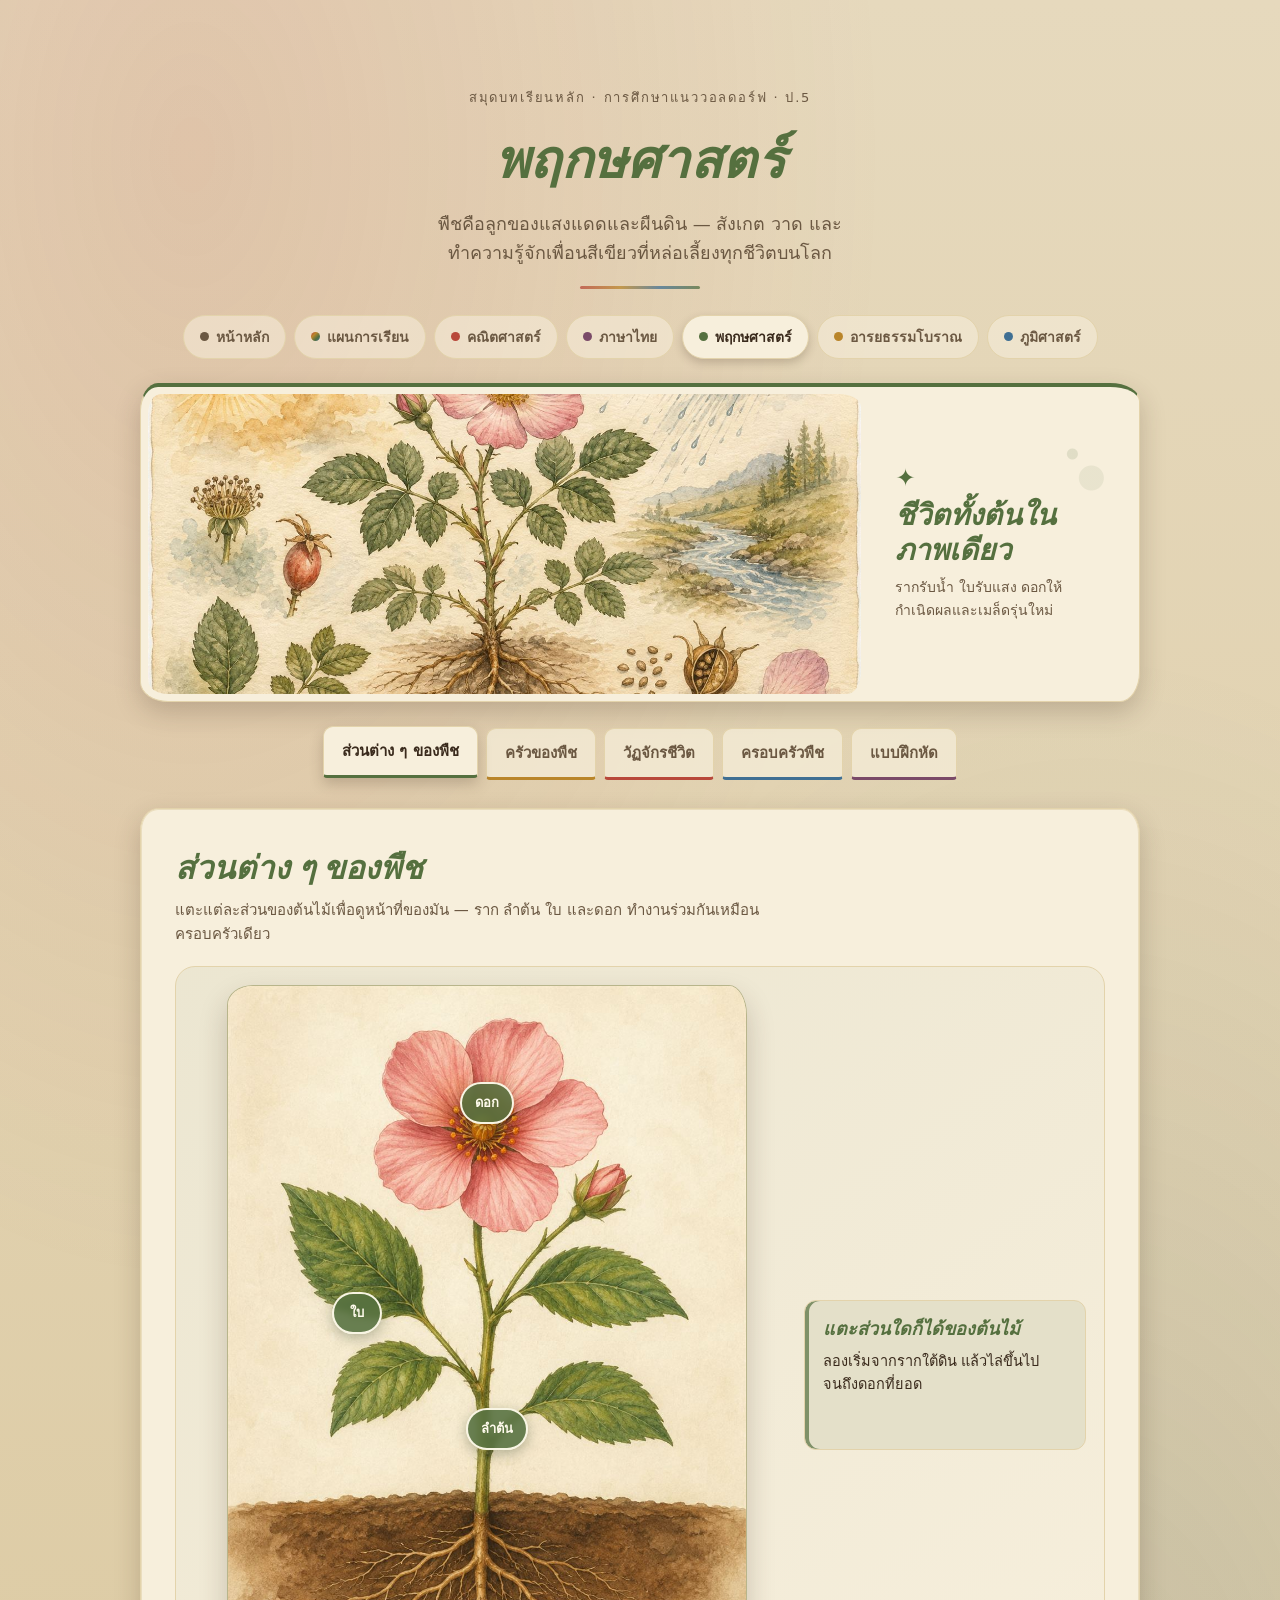
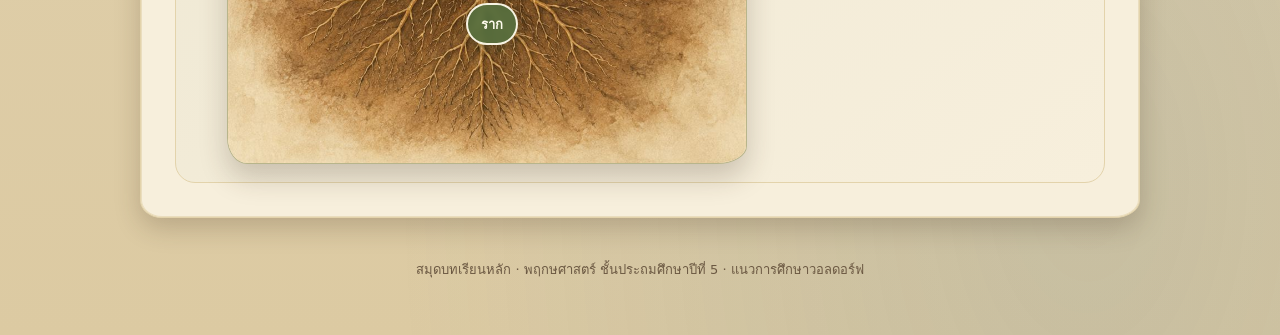
==== commit ce47c6bb: "Add homeschool study plan and optimize hero images plan.html: 10 sessions per subject (50 hours tota" ====
--- a/botany.html
+++ b/botany.html
@@ -104,6 +104,7 @@
 
     <nav class="site-nav" aria-label="วิชา">
       <a href="index.html" style="--s:var(--ink-soft)"><span class="dot"></span>หน้าหลัก</a>
+      <a href="plan.html" style="--s:linear-gradient(135deg,var(--red),var(--gold),var(--leaf),var(--blue))"><span class="dot"></span>แผนการเรียน</a>
       <a href="math.html" style="--s:var(--red)"><span class="dot"></span>คณิตศาสตร์</a>
       <a href="thai.html" style="--s:var(--plum)"><span class="dot"></span>ภาษาไทย</a>
       <a href="botany.html" style="--s:var(--leaf)" aria-current="page"><span class="dot"></span>พฤกษศาสตร์</a>
@@ -112,7 +113,7 @@
     </nav>
 
     <figure class="subject-art subject-art--botany" style="--art-accent:var(--leaf)">
-      <img src="assets/botany-hero.png" alt="ภาพสีน้ำพฤกษศาสตร์ของพืชดอก ตั้งแต่ราก ลำต้น ใบ ตาดอก ดอก ผล และเมล็ด" width="1536" height="1024">
+      <img src="assets/botany-hero.jpg" alt="ภาพสีน้ำพฤกษศาสตร์ของพืชดอก ตั้งแต่ราก ลำต้น ใบ ตาดอก ดอก ผล และเมล็ด" width="1400" height="933">
       <figcaption><b>ชีวิตทั้งต้นในภาพเดียว</b><span>รากรับน้ำ ใบรับแสง ดอกให้กำเนิดผลและเมล็ดรุ่นใหม่</span></figcaption>
     </figure>
 
@@ -132,7 +133,7 @@
 
         <div class="plant-stage">
           <div class="plant-figure">
-            <img src="assets/botany-plant-interactive.png" alt="ภาพสีน้ำพืชดอกทั้งต้น เห็นดอก ใบ ลำต้น ผิวดิน และระบบราก" width="1024" height="1536">
+            <img src="assets/botany-plant-interactive.jpg" alt="ภาพสีน้ำพืชดอกทั้งต้น เห็นดอก ใบ ลำต้น ผิวดิน และระบบราก" width="933" height="1400">
             <button class="part-hotspot" data-part="flower" style="--x:50%;--y:15%;" aria-label="ดูหน้าที่ของดอก">ดอก</button>
             <button class="part-hotspot" data-part="leaf" style="--x:25%;--y:42%;" aria-label="ดูหน้าที่ของใบ">ใบ</button>
             <button class="part-hotspot" data-part="stem" style="--x:52%;--y:57%;" aria-label="ดูหน้าที่ของลำต้น">ลำต้น</button>
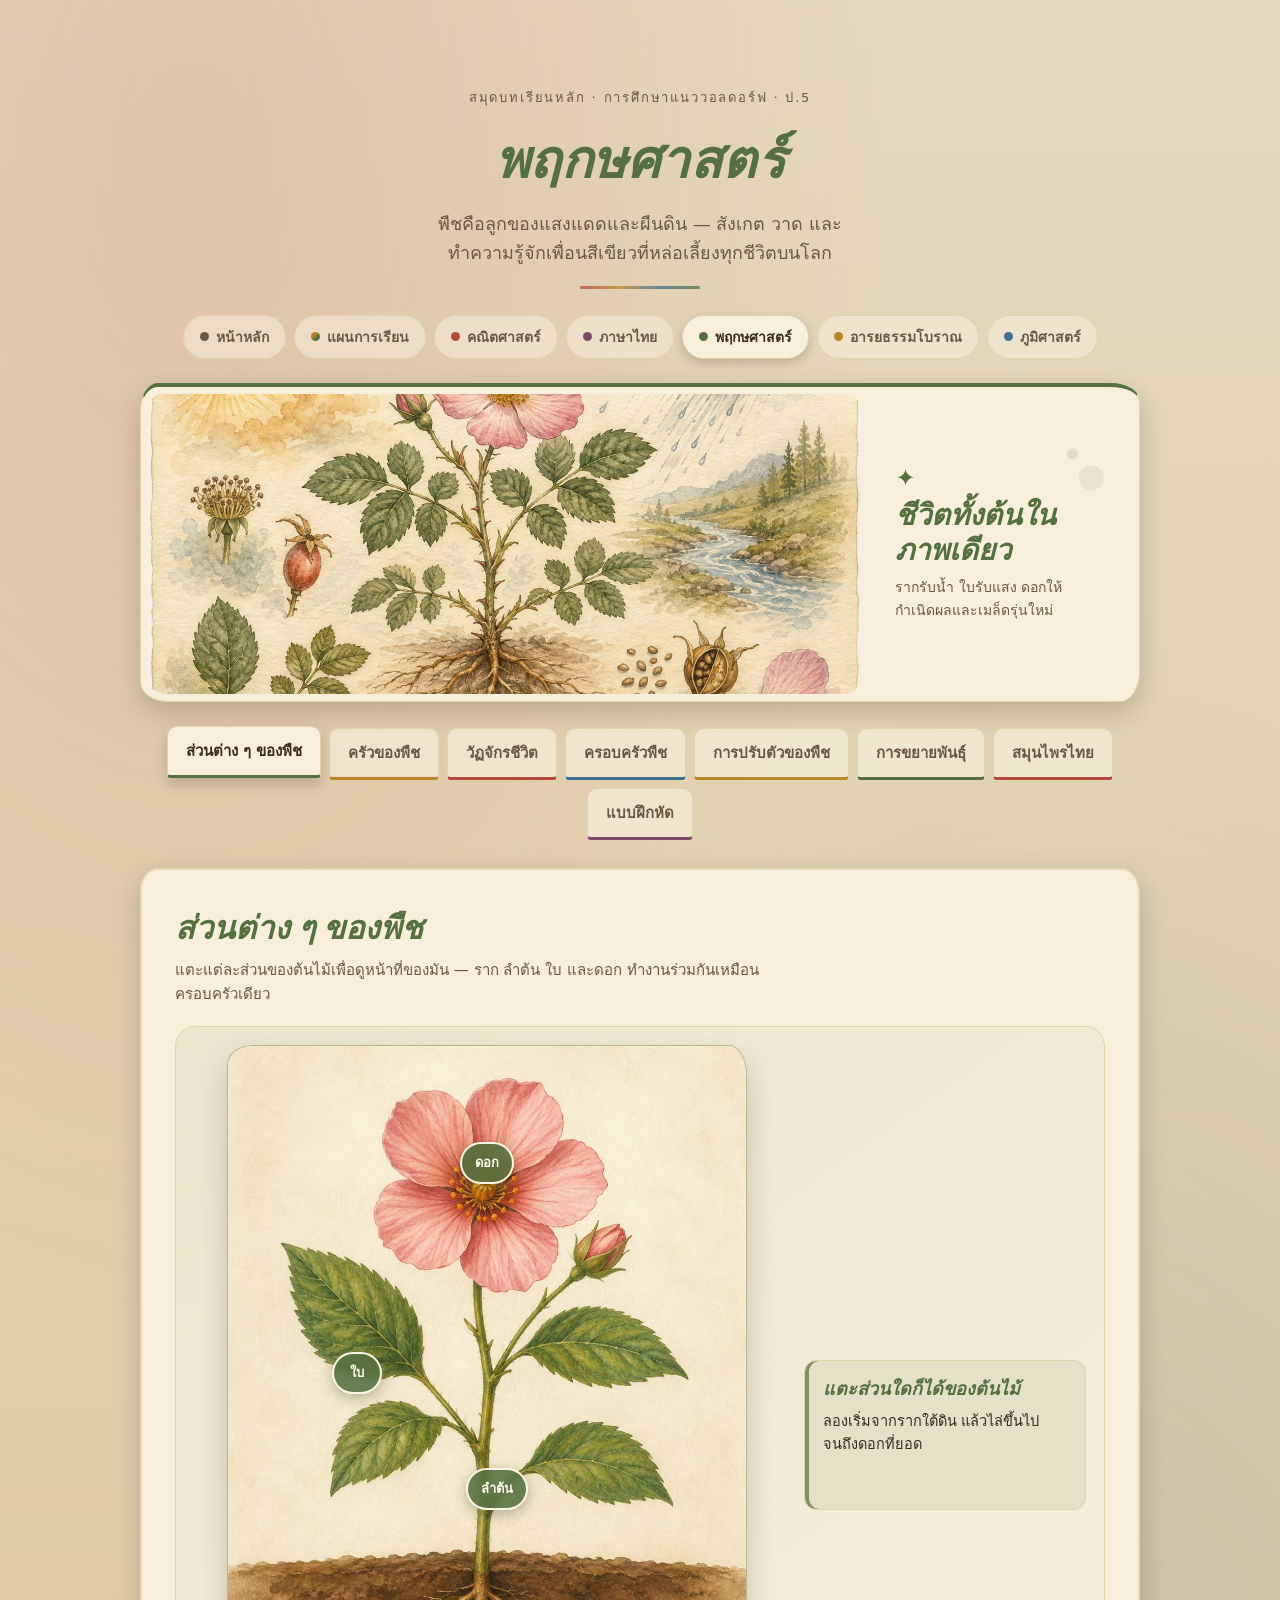
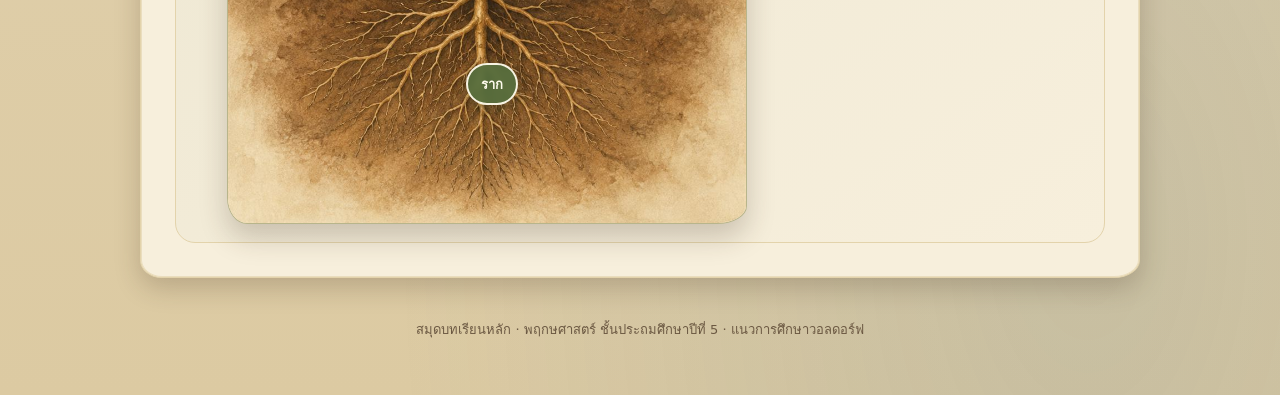
==== commit 4f22ad4a: "Deepen every subject and expand the plan to a full 15-week semester Adds 16 new lesson tabs across t" ====
--- a/botany.html
+++ b/botany.html
@@ -122,6 +122,9 @@
       <button role="tab" data-target="photo" style="--tab-accent:var(--gold)" aria-selected="false">ครัวของพืช</button>
       <button role="tab" data-target="cycle" style="--tab-accent:var(--red)" aria-selected="false">วัฏจักรชีวิต</button>
       <button role="tab" data-target="classify" style="--tab-accent:var(--blue)" aria-selected="false">ครอบครัวพืช</button>
+      <button role="tab" data-target="adapt" style="--tab-accent:var(--gold)" aria-selected="false">การปรับตัวของพืช</button>
+      <button role="tab" data-target="propagate" style="--tab-accent:var(--leaf)" aria-selected="false">การขยายพันธุ์</button>
+      <button role="tab" data-target="herbs" style="--tab-accent:var(--red)" aria-selected="false">สมุนไพรไทย</button>
       <button role="tab" data-target="quiz" style="--tab-accent:var(--plum)" aria-selected="false">แบบฝึกหัด</button>
     </nav>
 
@@ -299,6 +302,186 @@
 
         <h3>เกมจัดพืชเข้าครอบครัว</h3>
         <div id="classifyQuiz"></div>
+      </div>
+    </section>
+
+    <!-- ============ ADAPTATION ============ -->
+    <section class="lesson" id="adapt">
+      <div class="card" style="--card-accent:var(--gold)">
+        <h2>การปรับตัวของพืช</h2>
+        <p class="lead">พืชเดินหนีไม่ได้ จึงต้องเปลี่ยนรูปร่างของตัวเองให้อยู่รอดในถิ่นที่มันเกิด — ใบ ราก และลำต้นที่ดูแปลกตา ล้วนมีเหตุผลซ่อนอยู่ทั้งสิ้น</p>
+
+        <div class="know-grid">
+          <div class="know" style="--card-accent:var(--gold)">
+            <h4>กระบองเพชร · ทะเลทรายแห้งแล้ง</h4>
+            <ul>
+              <li><b>ใบเปลี่ยนเป็นหนาม</b> — ลดการคายน้ำ และป้องกันสัตว์มากิน</li>
+              <li><b>ลำต้นอวบหนา</b> — เก็บสะสมน้ำไว้ใช้ยามแล้ง และทำหน้าที่สังเคราะห์แสงแทนใบ</li>
+              <li><b>รากแผ่กว้างตื้น</b> — ดูดซับน้ำฝนที่ตกน้อยครั้งให้เร็วที่สุด</li>
+            </ul>
+          </div>
+          <div class="know" style="--card-accent:var(--gold)">
+            <h4>โกงกาง · ป่าชายเลนน้ำเค็ม</h4>
+            <ul>
+              <li><b>รากค้ำจุน</b> โผล่เหนือดิน — ยึดลำต้นไม่ให้ล้มในเลนอ่อน</li>
+              <li><b>รากหายใจ</b> ชูขึ้นเหนือน้ำ — เพราะดินเลนไม่มีอากาศ</li>
+              <li><b>ต่อมขับเกลือที่ใบ</b> — กำจัดเกลือส่วนเกินออกจากต้น</li>
+              <li><b>เมล็ดงอกตั้งแต่อยู่บนต้น</b> — ตกลงมาปักดินเลนได้ทันที</li>
+            </ul>
+          </div>
+          <div class="know" style="--card-accent:var(--gold)">
+            <h4>บัว · น้ำนิ่ง</h4>
+            <ul>
+              <li><b>ใบแผ่กว้างลอยน้ำ</b> — รับแสงได้เต็มที่บนผิวน้ำ</li>
+              <li><b>ผิวใบเคลือบไข</b> — น้ำกลิ้งเป็นหยด ใบไม่เน่า และปากใบอยู่ด้านบน</li>
+              <li><b>ก้านมีช่องอากาศ</b> — ส่งอากาศจากผิวน้ำลงไปเลี้ยงรากในโคลน</li>
+            </ul>
+          </div>
+          <div class="know" style="--card-accent:var(--gold)">
+            <h4>ผักตบชวา · ลอยน้ำอิสระ</h4>
+            <ul>
+              <li><b>ก้านใบพองเป็นทุ่น</b> — มีอากาศอยู่ข้างในทำให้ลอยน้ำได้</li>
+              <li><b>รากแขวนลอย</b> — ดูดแร่ธาตุจากน้ำโดยตรงโดยไม่ต้องยึดดิน</li>
+            </ul>
+          </div>
+          <div class="know" style="--card-accent:var(--gold)">
+            <h4>ต้นสน · ที่หนาวเย็นและลมแรง</h4>
+            <ul>
+              <li><b>ใบเรียวเล็กเหมือนเข็ม</b> — ลดการคายน้ำและไม่สะสมหิมะ</li>
+              <li><b>ทรงพุ่มเป็นกรวย</b> — ให้หิมะและลมไหลผ่านโดยกิ่งไม่หัก</li>
+            </ul>
+          </div>
+          <div class="know" style="--card-accent:var(--gold)">
+            <h4>หม้อข้าวหม้อแกงลิง · ดินขาดไนโตรเจน</h4>
+            <ul>
+              <li><b>ใบดัดแปลงเป็นหม้อ</b> — ดักจับแมลงเพื่อเอาไนโตรเจนมาใช้</li>
+              <li>ยังคงสังเคราะห์ด้วยแสงได้ตามปกติ แมลงเป็นเพียงอาหารเสริม</li>
+            </ul>
+          </div>
+        </div>
+
+        <div class="divider"></div>
+
+        <div class="know" style="--card-accent:var(--gold)">
+          <h4>พืชสะสมอาหารไว้ที่ไหนบ้าง?</h4>
+          <ul>
+            <li><b>ราก</b> — แครอท มันเทศ หัวไชเท้า มันสำปะหลัง</li>
+            <li><b>ลำต้นใต้ดิน</b> — มันฝรั่ง (หัว) ขิง ข่า ขมิ้น (เหง้า) เผือก (หัว)</li>
+            <li><b>ใบ</b> — กะหล่ำปลี หัวหอม กระเทียม (กาบใบซ้อนกัน)</li>
+            <li><b>เมล็ด</b> — ข้าว ถั่ว ข้าวโพด งา</li>
+          </ul>
+          <p style="margin-top:8px;"><i>ข้อสอบชอบถาม: มันฝรั่งคือ "ลำต้น" ไม่ใช่ราก เพราะมีตาที่งอกเป็นต้นใหม่ได้</i></p>
+        </div>
+
+        <div class="divider"></div>
+
+        <h3>ฝึกจับคู่การปรับตัว</h3>
+        <div id="adaptQuiz"></div>
+      </div>
+    </section>
+
+    <!-- ============ PROPAGATION ============ -->
+    <section class="lesson" id="propagate">
+      <div class="card" style="--card-accent:var(--leaf)">
+        <h2>การขยายพันธุ์พืช</h2>
+        <p class="lead">พืชสร้างต้นใหม่ได้ 2 ทาง — ทางเพศด้วยเมล็ดจากดอก และทางไม่ใช้เพศจากส่วนต่าง ๆ ของต้นแม่ ชาวสวนเลือกวิธีให้เหมาะกับพืชแต่ละชนิด</p>
+
+        <div class="two-col">
+          <div class="know" style="--card-accent:var(--leaf)">
+            <h4>แบบใช้เพศ — เพาะเมล็ด</h4>
+            <p>เกิดจากละอองเรณูผสมกับไข่ในดอก ได้เมล็ดที่มีลักษณะผสมของพ่อและแม่</p>
+            <ul style="margin-top:8px;">
+              <li><b>ข้อดี:</b> ทำได้ทีละมาก ๆ รากแข็งแรงหยั่งลึก ต้นอายุยืน มีความหลากหลายทางพันธุกรรม</li>
+              <li><b>ข้อเสีย:</b> ใช้เวลานานกว่าจะออกผล และลูกอาจไม่เหมือนแม่</li>
+            </ul>
+          </div>
+          <div class="know" style="--card-accent:var(--leaf)">
+            <h4>แบบไม่ใช้เพศ — ใช้ส่วนของต้นแม่</h4>
+            <p>นำกิ่ง ใบ หรือรากของต้นแม่มาสร้างต้นใหม่ ได้ต้นที่<b>เหมือนต้นแม่ทุกประการ</b></p>
+            <ul style="margin-top:8px;">
+              <li><b>ข้อดี:</b> ให้ผลเร็ว ได้พันธุ์ดีตรงตามต้นแม่แน่นอน</li>
+              <li><b>ข้อเสีย:</b> รากตื้นไม่แข็งแรงเท่า และทำได้จำนวนจำกัด</li>
+            </ul>
+          </div>
+        </div>
+
+        <div class="divider"></div>
+
+        <div class="know-grid">
+          <div class="know" style="--card-accent:var(--leaf)">
+            <h4>ปักชำ</h4>
+            <p>ตัดกิ่งหรือใบมาปักในดินชื้นให้เกิดรากใหม่</p>
+            <p style="margin-top:6px;"><b>เหมาะกับ:</b> ชบา โกสน พลูด่าง มันสำปะหลัง อ้อย</p>
+          </div>
+          <div class="know" style="--card-accent:var(--leaf)">
+            <h4>ตอนกิ่ง</h4>
+            <p>ควั่นเปลือกกิ่งบนต้น หุ้มด้วยดินชื้น รอรากงอกแล้วจึงตัดไปปลูก</p>
+            <p style="margin-top:6px;"><b>เหมาะกับ:</b> มะม่วง ลำไย ฝรั่ง ชมพู่ กุหลาบ</p>
+          </div>
+          <div class="know" style="--card-accent:var(--leaf)">
+            <h4>ทาบกิ่ง / ติดตา</h4>
+            <p>นำกิ่งพันธุ์ดีมาต่อกับต้นตอที่รากแข็งแรง ได้ทั้งผลดีและรากทน</p>
+            <p style="margin-top:6px;"><b>เหมาะกับ:</b> ทุเรียน ส้ม มะม่วง กุหลาบ</p>
+          </div>
+          <div class="know" style="--card-accent:var(--leaf)">
+            <h4>แยกหน่อ / แยกกอ</h4>
+            <p>ต้นแม่แตกหน่อใหม่ข้างโคน แยกออกไปปลูกได้เลย</p>
+            <p style="margin-top:6px;"><b>เหมาะกับ:</b> กล้วย ไผ่ ขิง ข่า สับปะรด</p>
+          </div>
+        </div>
+
+        <div class="divider"></div>
+
+        <h3>การกระจายเมล็ดในธรรมชาติ</h3>
+        <div class="know-grid">
+          <div class="know" style="--card-accent:var(--leaf)"><h4>โดยลม</h4><p>เมล็ดเบามีปีกหรือขนปุย — นุ่น ยางนา ดอกดาวเรืองแห้ง</p></div>
+          <div class="know" style="--card-accent:var(--leaf)"><h4>โดยน้ำ</h4><p>เปลือกหนาลอยน้ำได้ — มะพร้าว จิก ลำพู</p></div>
+          <div class="know" style="--card-accent:var(--leaf)"><h4>โดยสัตว์</h4><p>ผลหวานให้สัตว์กินแล้วถ่ายเมล็ดทิ้ง หรือมีหนามเกาะติดขน — ตำลึง หญ้าเจ้าชู้</p></div>
+          <div class="know" style="--card-accent:var(--leaf)"><h4>โดยตัวเอง</h4><p>ฝักแห้งแล้วแตกดีดเมล็ดออกไป — ต้อยติ่ง ถั่ว กระถิน</p></div>
+        </div>
+
+        <div class="divider"></div>
+
+        <h3>ฝึกจากโจทย์</h3>
+        <div id="propQuiz"></div>
+      </div>
+    </section>
+
+    <!-- ============ HERBS ============ -->
+    <section class="lesson" id="herbs">
+      <div class="card" style="--card-accent:var(--red)">
+        <h2>สมุนไพรไทยใกล้ตัว</h2>
+        <p class="lead">ในครัวและสวนหลังบ้านของไทยเต็มไปด้วยพืชที่เป็นทั้งอาหารและยา — ภูมิปัญญาที่สืบทอดกันมานับร้อยปี ลองออกไปหาให้เจอของจริงแล้ววาดลงสมุด</p>
+
+        <div class="table-scroll">
+          <table class="plain">
+            <thead>
+              <tr><th>สมุนไพร</th><th>ส่วนที่ใช้</th><th>สรรพคุณที่รู้จักกันดี</th></tr>
+            </thead>
+            <tbody>
+              <tr><td><b>ขิง</b></td><td>เหง้า (ลำต้นใต้ดิน)</td><td>แก้ท้องอืด ขับลม บรรเทาอาการคลื่นไส้ ทำให้ร่างกายอบอุ่น</td></tr>
+              <tr><td><b>กระเพรา</b></td><td>ใบ</td><td>ขับลม แก้ท้องอืด และเป็นเครื่องเทศประจำครัวไทย</td></tr>
+              <tr><td><b>ฟ้าทะลายโจร</b></td><td>ใบและทั้งต้น</td><td>บรรเทาอาการไข้หวัดและเจ็บคอ รสขมมาก</td></tr>
+              <tr><td><b>ว่านหางจระเข้</b></td><td>วุ้นในใบ</td><td>ทาแผลไฟไหม้น้ำร้อนลวก ช่วยให้ผิวชุ่มชื้น</td></tr>
+              <tr><td><b>ขมิ้นชัน</b></td><td>เหง้า</td><td>แก้ท้องอืด ทาแผล และให้สีเหลืองในอาหาร</td></tr>
+              <tr><td><b>ตะไคร้</b></td><td>ลำต้น</td><td>ขับลม ขับปัสสาวะ กลิ่นช่วยไล่ยุง</td></tr>
+              <tr><td><b>มะกรูด</b></td><td>ใบและผิวผล</td><td>แต่งกลิ่นอาหาร บำรุงเส้นผม แก้วิงเวียน</td></tr>
+              <tr><td><b>กระเทียม</b></td><td>หัว (กาบใบ)</td><td>ช่วยลดไขมันในเลือด ต้านเชื้อโรค</td></tr>
+              <tr><td><b>ใบเตย</b></td><td>ใบ</td><td>แต่งกลิ่นและสีเขียวในขนมไทย ช่วยบำรุงหัวใจ</td></tr>
+              <tr><td><b>มะขาม</b></td><td>เนื้อผลและใบ</td><td>เป็นยาระบายอ่อน ๆ แก้ท้องผูก</td></tr>
+            </tbody>
+          </table>
+        </div>
+
+        <div class="know" style="--card-accent:var(--red); margin-top:16px;">
+          <h4>ข้อควรระวังที่ต้องรู้</h4>
+          <p>สมุนไพรเป็นยา จึงต้องใช้ให้ถูกชนิด ถูกส่วน และถูกปริมาณ — <b>ต้องมีผู้ใหญ่ดูแลเสมอ</b> พืชบางชนิดหน้าตาคล้ายกันมากแต่ชนิดหนึ่งเป็นยา อีกชนิดเป็นพิษ</p>
+        </div>
+
+        <div class="divider"></div>
+
+        <h3>ฝึกจับคู่สมุนไพร</h3>
+        <div id="herbQuiz"></div>
       </div>
     </section>
 
@@ -414,6 +597,96 @@
     ]
   });
 
+  /* ---------- adaptation quiz ---------- */
+  makeQuiz(document.getElementById("adaptQuiz"), {
+    items:[
+      {prompt:"ใบของกระบองเพชรเปลี่ยนเป็นหนามเพื่ออะไร?",
+       choices:["ลดการคายน้ำและป้องกันสัตว์","ช่วยสังเคราะห์แสงมากขึ้น","ดูดน้ำจากอากาศ"],
+       answer:"ลดการคายน้ำและป้องกันสัตว์",
+       explain:"ในทะเลทรายน้ำมีค่ามาก พืชจึงลดพื้นที่ใบให้เล็กที่สุด"},
+      {prompt:"ส่วนใดของกระบองเพชรทำหน้าที่สังเคราะห์ด้วยแสงแทนใบ?",
+       choices:["ลำต้น","หนาม","ราก"], answer:"ลำต้น",
+       explain:"ลำต้นสีเขียวอวบน้ำทำหน้าที่ทั้งเก็บน้ำและสร้างอาหาร"},
+      {prompt:"ต้นโกงกางมีรากหายใจโผล่พ้นน้ำเพราะเหตุใด?",
+       choices:["ดินเลนไม่มีอากาศ","เพื่อดักจับปลา","เพื่อรับแสงแดด"],
+       answer:"ดินเลนไม่มีอากาศ"},
+      {prompt:"ทำไมใบบัวจึงไม่เปียกน้ำ?",
+       choices:["ผิวใบเคลือบไข","ใบหนามาก","ใบมีขนปกคลุม"], answer:"ผิวใบเคลือบไข",
+       explain:"น้ำจึงกลิ้งเป็นหยดและปากใบด้านบนไม่ถูกปิด"},
+      {prompt:"ก้านใบผักตบชวาพองออกเพื่ออะไร?",
+       choices:["ทำหน้าที่เป็นทุ่นให้ลอยน้ำ","เก็บอาหารสำรอง","ป้องกันแมลง"],
+       answer:"ทำหน้าที่เป็นทุ่นให้ลอยน้ำ"},
+      {prompt:"ใบของต้นสนเรียวเล็กเหมือนเข็มเพื่อจุดประสงค์ใด?",
+       choices:["ลดการคายน้ำและไม่สะสมหิมะ","รับแสงได้มากขึ้น","ดักจับแมลง"],
+       answer:"ลดการคายน้ำและไม่สะสมหิมะ"},
+      {prompt:"มันฝรั่งเป็นส่วนใดของพืช?",
+       choices:["ลำต้นใต้ดิน","ราก","ผล"], answer:"ลำต้นใต้ดิน",
+       explain:"สังเกตได้จากมี 'ตา' ที่งอกเป็นต้นใหม่ได้ ซึ่งรากไม่มี"},
+      {prompt:"แครอทเป็นส่วนใดของพืชที่สะสมอาหาร?",
+       choices:["ราก","ลำต้น","ใบ"], answer:"ราก"},
+      {prompt:"หัวหอมและกระเทียมสะสมอาหารไว้ที่ส่วนใด?",
+       choices:["ใบ (กาบใบซ้อนกัน)","ราก","เมล็ด"], answer:"ใบ (กาบใบซ้อนกัน)"},
+      {prompt:"หม้อข้าวหม้อแกงลิงดักจับแมลงเพื่ออะไร?",
+       choices:["เอาไนโตรเจนที่ดินขาดแคลน","ทดแทนการสังเคราะห์แสง","ป้องกันตัวเอง"],
+       answer:"เอาไนโตรเจนที่ดินขาดแคลน",
+       explain:"มันยังสังเคราะห์แสงได้ตามปกติ แมลงเป็นเพียงอาหารเสริม"}
+    ]
+  });
+
+  /* ---------- propagation quiz ---------- */
+  makeQuiz(document.getElementById("propQuiz"), {
+    items:[
+      {prompt:"การขยายพันธุ์แบบใดได้ต้นใหม่ที่เหมือนต้นแม่ทุกประการ?",
+       choices:["ตอนกิ่ง","เพาะเมล็ด","ผสมเกสร"], answer:"ตอนกิ่ง",
+       explain:"เป็นการขยายพันธุ์แบบไม่ใช้เพศ จึงได้พันธุกรรมเดิมทั้งหมด"},
+      {prompt:"ชาวสวนนิยมใช้วิธีใดกับมะม่วงเพื่อให้ออกผลเร็วและตรงพันธุ์?",
+       choices:["ตอนกิ่ง","เพาะเมล็ด","แยกหน่อ"], answer:"ตอนกิ่ง"},
+      {prompt:"กล้วยขยายพันธุ์ด้วยวิธีใดเป็นหลัก?",
+       choices:["แยกหน่อ","เพาะเมล็ด","ปักชำใบ"], answer:"แยกหน่อ"},
+      {prompt:"ข้อดีของการเพาะเมล็ดคืออะไร?",
+       choices:["ได้ต้นจำนวนมากและรากหยั่งลึกแข็งแรง","ออกผลเร็วที่สุด","ได้พันธุ์ตรงตามต้นแม่แน่นอน"],
+       answer:"ได้ต้นจำนวนมากและรากหยั่งลึกแข็งแรง"},
+      {prompt:"เมล็ดมะพร้าวกระจายพันธุ์โดยวิธีใด?",
+       choices:["ลอยไปตามน้ำ","ปลิวตามลม","ติดขนสัตว์"], answer:"ลอยไปตามน้ำ",
+       explain:"เปลือกหนาและมีช่องอากาศจึงลอยข้ามทะเลไปงอกที่เกาะอื่นได้"},
+      {prompt:"เมล็ดนุ่นมีขนปุยเพื่ออะไร?",
+       choices:["ให้ลมพัดพาไปไกล ๆ","ให้ลอยน้ำ","ให้สัตว์กิน"], answer:"ให้ลมพัดพาไปไกล ๆ"},
+      {prompt:"หญ้าเจ้าชู้ที่ติดถุงเท้าเรา เป็นการกระจายเมล็ดแบบใด?",
+       choices:["โดยสัตว์","โดยลม","โดยน้ำ"], answer:"โดยสัตว์",
+       explain:"มนุษย์ก็นับเป็นสัตว์ที่ช่วยพาเมล็ดไปด้วย"},
+      {prompt:"การนำกิ่งพันธุ์ดีมาต่อกับต้นตอที่รากแข็งแรงเรียกว่าวิธีใด?",
+       choices:["ทาบกิ่ง","ปักชำ","แยกกอ"], answer:"ทาบกิ่ง"},
+      {prompt:"พลูด่างและชบานิยมขยายพันธุ์ด้วยวิธีใด?",
+       choices:["ปักชำ","ทาบกิ่ง","เพาะเมล็ด"], answer:"ปักชำ"},
+      {prompt:"ฝักต้อยติ่งที่แตกดีดเมล็ดออกไปเอง เป็นการกระจายเมล็ดแบบใด?",
+       choices:["โดยตัวเอง","โดยลม","โดยสัตว์"], answer:"โดยตัวเอง"}
+    ]
+  });
+
+  /* ---------- herbs quiz ---------- */
+  makeQuiz(document.getElementById("herbQuiz"), {
+    items:[
+      {prompt:"สมุนไพรใดใช้วุ้นในใบทาแผลไฟไหม้น้ำร้อนลวก?",
+       choices:["ว่านหางจระเข้","ฟ้าทะลายโจร","ตะไคร้"], answer:"ว่านหางจระเข้"},
+      {prompt:"สมุนไพรใดมีรสขมมาก ใช้บรรเทาไข้หวัดและเจ็บคอ?",
+       choices:["ฟ้าทะลายโจร","ใบเตย","มะกรูด"], answer:"ฟ้าทะลายโจร"},
+      {prompt:"เราใช้ส่วนใดของขิงเป็นยาและเครื่องเทศ?",
+       choices:["เหง้า (ลำต้นใต้ดิน)","ใบ","ราก"], answer:"เหง้า (ลำต้นใต้ดิน)"},
+      {prompt:"สมุนไพรใดให้สีเหลืองในอาหารและใช้แก้ท้องอืด?",
+       choices:["ขมิ้นชัน","ใบเตย","กระเพรา"], answer:"ขมิ้นชัน"},
+      {prompt:"กลิ่นของสมุนไพรใดช่วยไล่ยุงได้?",
+       choices:["ตะไคร้","มะขาม","กระเทียม"], answer:"ตะไคร้"},
+      {prompt:"สมุนไพรใดใช้แต่งกลิ่นและให้สีเขียวในขนมไทย?",
+       choices:["ใบเตย","ใบกระเพรา","ใบมะกรูด"], answer:"ใบเตย"},
+      {prompt:"เนื้อผลของสมุนไพรใดเป็นยาระบายอ่อน ๆ แก้ท้องผูก?",
+       choices:["มะขาม","มะกรูด","ขิง"], answer:"มะขาม"},
+      {prompt:"ข้อใดคือข้อควรระวังที่สำคัญที่สุดในการใช้สมุนไพร?",
+       choices:["ต้องใช้ถูกชนิด ถูกส่วน ถูกปริมาณ และมีผู้ใหญ่ดูแล","ต้องกินตอนเช้าเท่านั้น","ต้องต้มให้เดือดเสมอ"],
+       answer:"ต้องใช้ถูกชนิด ถูกส่วน ถูกปริมาณ และมีผู้ใหญ่ดูแล",
+       explain:"สมุนไพรคือยา ใช้ผิดอาจเป็นอันตรายได้"}
+    ]
+  });
+
   /* ---------- review quiz ---------- */
   makeQuiz(document.getElementById("botanyQuiz"), {
     items: [
@@ -433,10 +706,39 @@
       {prompt:"ท่อลำเลียงน้ำในลำต้นเรียกว่าอะไร?",
        choices:["ไซเลม","โฟลเอม","ปากใบ"], answer:"ไซเลม", explain:"ส่วนโฟลเอมลำเลียงอาหารจากใบ"},
       {prompt:"ใครคือผู้ช่วยผสมเกสรคนสำคัญของพืชดอก?",
-       choices:["ผึ้งและผีเสื้อ","ไส้เดือน","ปลวก"], answer:"ผึ้งและผีเสื้อ"}
+       choices:["ผึ้งและผีเสื้อ","ไส้เดือน","ปลวก"], answer:"ผึ้งและผีเสื้อ"},
+      {prompt:"พืชหายใจและคายน้ำผ่านรูเล็ก ๆ ที่ใบเรียกว่าอะไร?",
+       choices:["ปากใบ","คลอโรฟิลล์","ไซเลม"], answer:"ปากใบ",
+       explain:"ปากใบส่วนใหญ่อยู่ใต้ใบเพื่อลดการสูญเสียน้ำ"},
+      {prompt:"เม็ดสีเขียวในใบที่ทำหน้าที่รับพลังงานแสงชื่อว่าอะไร?",
+       choices:["คลอโรฟิลล์","โฟลเอม","สปอร์"], answer:"คลอโรฟิลล์"},
+      {prompt:"ส่วนใดของดอกที่สร้างละอองเรณู?",
+       choices:["เกสรเพศผู้","เกสรเพศเมีย","กลีบดอก"], answer:"เกสรเพศผู้"},
+      {prompt:"หลังการปฏิสนธิ รังไข่ของดอกจะเจริญไปเป็นอะไร?",
+       choices:["ผล","ราก","ใบ"], answer:"ผล",
+       explain:"ส่วนออวุลข้างในจะกลายเป็นเมล็ด"},
+      {prompt:"กลีบดอกสีสดใสและกลิ่นหอมมีไว้เพื่ออะไร?",
+       choices:["ล่อแมลงมาช่วยผสมเกสร","ป้องกันแดด","เก็บน้ำ"], answer:"ล่อแมลงมาช่วยผสมเกสร"},
+      {prompt:"ถ้าตัดเปลือกไม้รอบลำต้นออกเป็นวง ต้นไม้จะเป็นอย่างไร?",
+       choices:["ค่อย ๆ ตายเพราะอาหารจากใบลงไปเลี้ยงรากไม่ได้","โตเร็วขึ้น","ไม่มีผลอะไร"],
+       answer:"ค่อย ๆ ตายเพราะอาหารจากใบลงไปเลี้ยงรากไม่ได้",
+       explain:"ท่อโฟลเอมอยู่ในเปลือกชั้นใน นี่คือหลักการเดียวกับการตอนกิ่ง"},
+      {prompt:"พืชคายน้ำออกทางใบเพื่อประโยชน์ใด?",
+       choices:["ระบายความร้อนและช่วยดึงน้ำจากรากขึ้นมา","สร้างอาหาร","ขยายพันธุ์"],
+       answer:"ระบายความร้อนและช่วยดึงน้ำจากรากขึ้นมา"},
+      {prompt:"พืชสังเคราะห์ด้วยแสงได้ในเวลาใด?",
+       choices:["เฉพาะเมื่อมีแสง","ตลอดเวลาทั้งวันทั้งคืน","เฉพาะกลางคืน"],
+       answer:"เฉพาะเมื่อมีแสง",
+       explain:"แต่พืชหายใจตลอดเวลาทั้งกลางวันและกลางคืน"},
+      {prompt:"ถ้าไม่มีพืชบนโลก สิ่งใดจะเกิดขึ้นเป็นอันดับแรก?",
+       choices:["สัตว์ขาดทั้งอาหารและออกซิเจน","โลกจะเย็นลง","น้ำทะเลจะเพิ่มขึ้น"],
+       answer:"สัตว์ขาดทั้งอาหารและออกซิเจน",
+       explain:"พืชคือผู้ผลิตต้นทางของห่วงโซ่อาหารทั้งหมด"}
     ]
   });
 })();
 </script>
+<script src="assets/sessions.js"></script>
+<script src="assets/session-mode.js"></script>
 </body>
 </html>
--- a/assets/style.css
+++ b/assets/style.css
@@ -437,3 +437,48 @@
 footer{
   text-align:center; color:var(--ink-soft); font-size:13px; padding:20px 0 6px;
 }
+
+/* ---------- guided session mode (from plan.html) ---------- */
+.session-banner{
+  border-left:6px solid var(--card-accent, var(--gold));
+  margin-bottom:24px;
+  display:grid; grid-template-columns:minmax(190px, 30%) 1fr;
+  gap:clamp(16px,3vw,30px); align-items:stretch;
+  padding:clamp(12px,2vw,18px);
+}
+.session-banner-art,
+.session-art{
+  background-image:var(--session-sheet);
+  background-size:500% 200%; background-repeat:no-repeat;
+  background-color:color-mix(in srgb, var(--card) 78%, var(--bg));
+}
+.session-banner-art{
+  min-height:220px; border-radius:14px 20px 16px 22px / 20px 14px 22px 16px;
+  box-shadow:inset 0 0 0 1px color-mix(in srgb, var(--card-edge) 75%, transparent);
+}
+.session-banner-copy{padding:clamp(8px,2vw,16px) clamp(6px,1vw,12px); align-self:center;}
+.session-banner .sb-eyebrow{
+  font-size:12.5px; letter-spacing:.07em; text-transform:uppercase;
+  font-weight:700; color:var(--ink-soft); margin-bottom:6px;
+}
+.session-banner .sb-eyebrow .sb-done-mark{color:var(--ok); text-transform:none; letter-spacing:0;}
+.session-banner .sb-title{
+  font-family:var(--font-display); font-style:italic;
+  font-size:clamp(20px,3vw,26px);
+  color:var(--card-accent, var(--gold));
+  margin:0 0 6px; text-wrap:balance;
+}
+.session-banner .sb-desc{
+  font-size:14.5px; color:var(--ink-soft); max-width:70ch; margin:0 0 14px;
+}
+.session-banner .sb-actions{
+  display:flex; flex-wrap:wrap; align-items:center; gap:12px;
+}
+.session-banner .sb-back{
+  font-size:14px; font-weight:700; color:var(--ink-soft);
+  text-decoration:underline; text-underline-offset:3px;
+}
+@media (max-width:650px){
+  .session-banner{grid-template-columns:1fr;}
+  .session-banner-art{min-height:260px;}
+}
